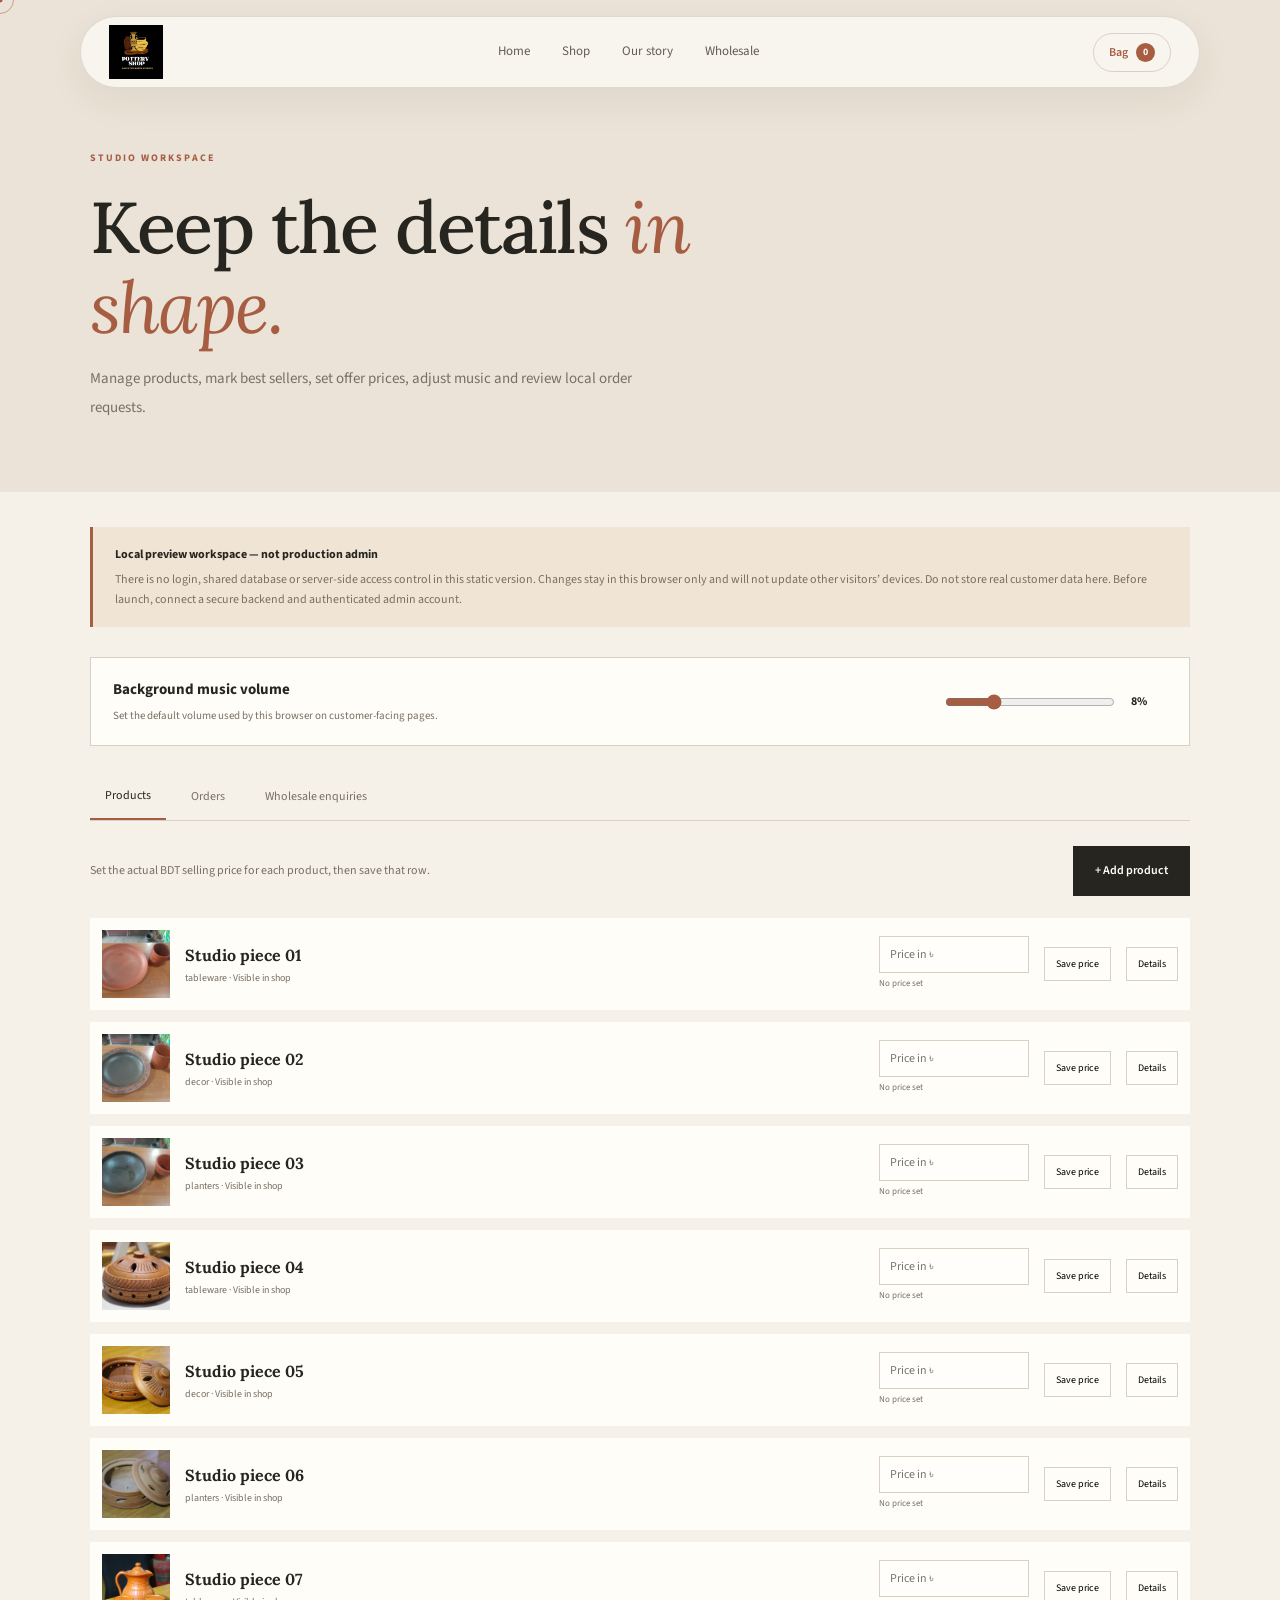
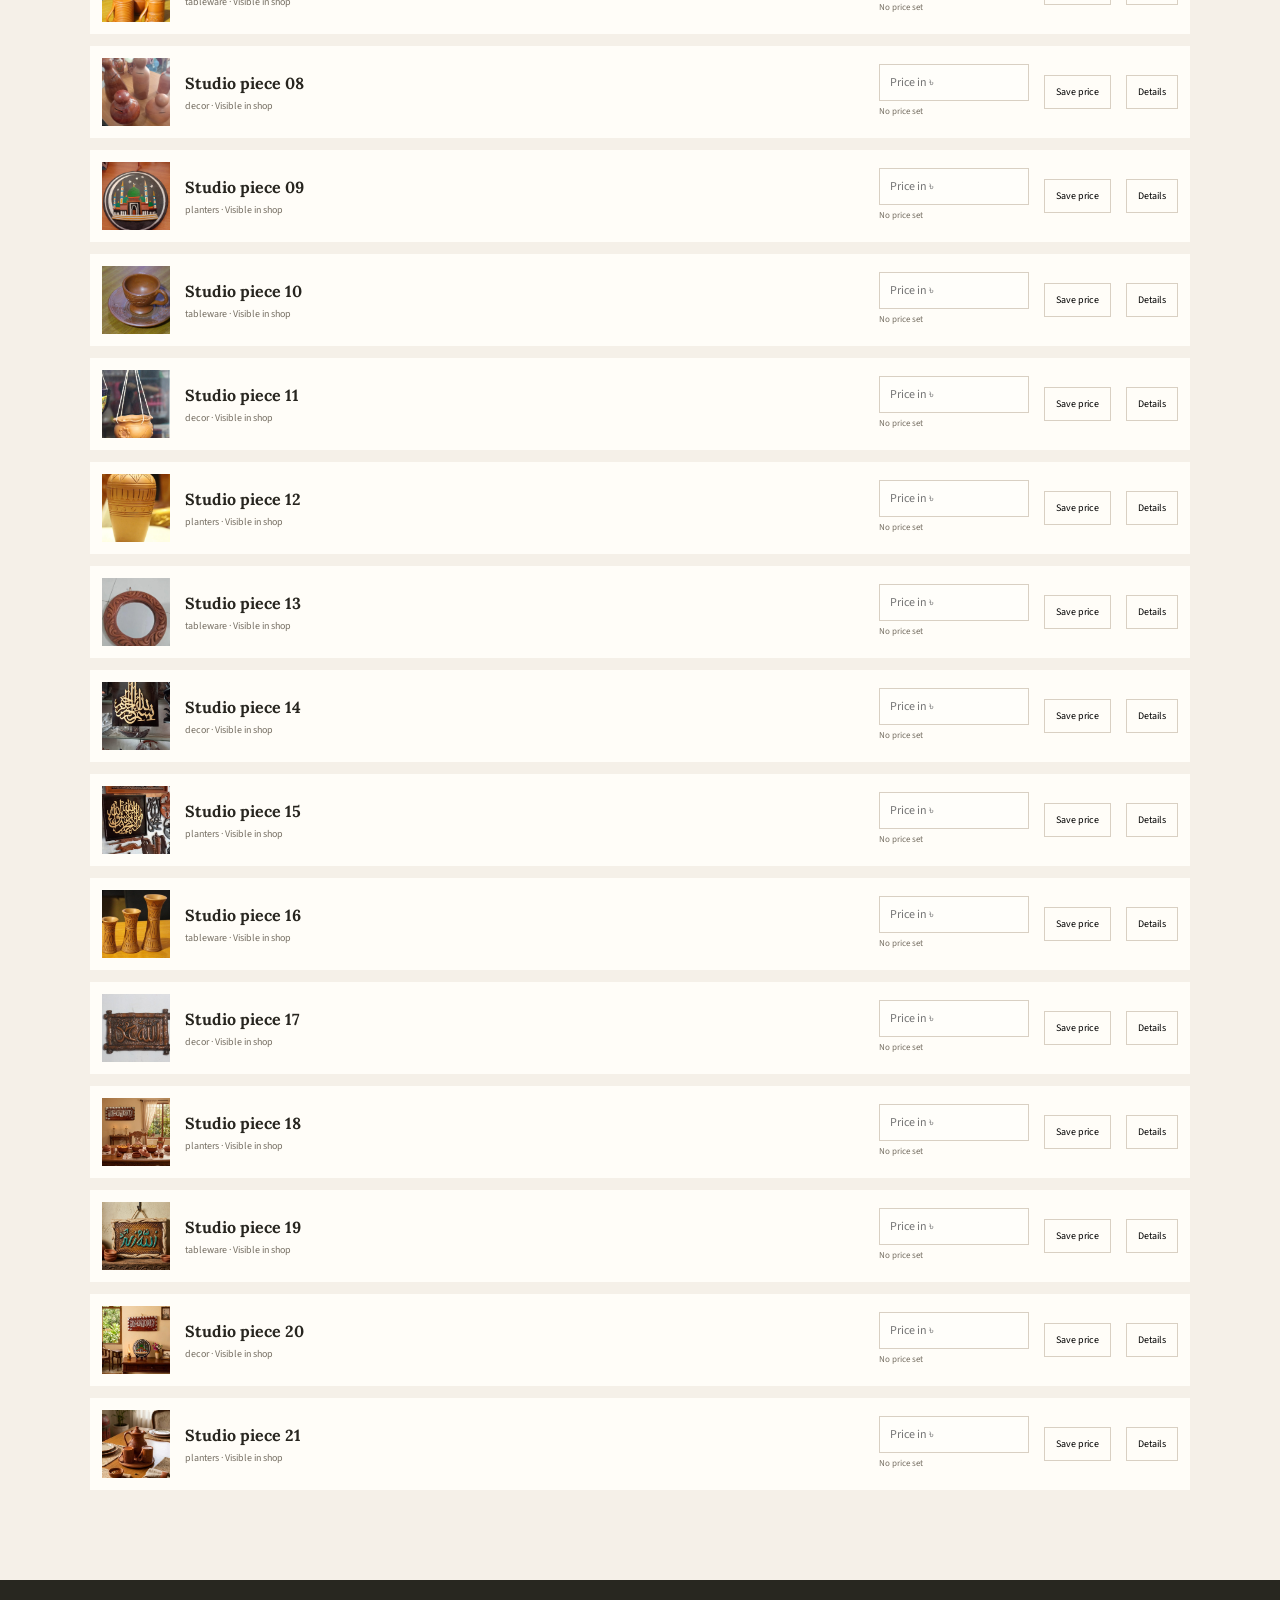
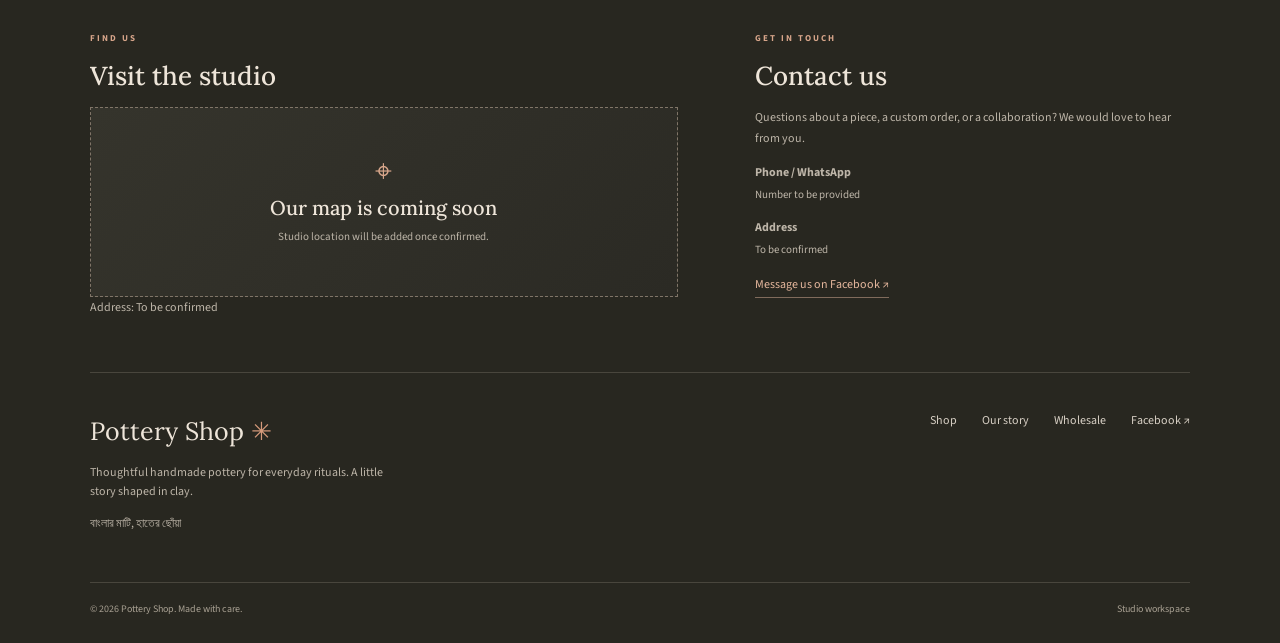
==== admin.html @ 9c310c91 "Update studio workspace guidance for featured products" ====
<!doctype html>
<html lang="en"><head><meta charset="utf-8"><meta name="viewport" content="width=device-width,initial-scale=1"><meta name="theme-color" content="#f5f0e8"><title>Studio Workspace — Pottery Shop</title><link rel="preconnect" href="https://fonts.googleapis.com"><link rel="preconnect" href="https://fonts.gstatic.com" crossorigin><link href="https://fonts.googleapis.com/css2?family=DM+Sans:wght@400;500;600;700&family=Playfair+Display:wght@400;500;600;700&display=swap" rel="stylesheet"><link rel="stylesheet" href="styles.css"></head>
<body data-page="admin"><div id="site-header"></div><main><section class="page-hero admin-hero"><span class="eyebrow">STUDIO WORKSPACE</span><h1>Keep the details <em>in shape.</em></h1><p>Manage products, mark best sellers, set offer prices, adjust music and review local order requests.</p></section>
<section class="section admin-section"><div class="demo-warning"><strong>Local preview workspace — not production admin</strong><p>There is no login, shared database or server-side access control in this static version. Changes stay in this browser only and will not update other visitors’ devices. Do not store real customer data here. Before launch, connect a secure backend and authenticated admin account.</p></div>
<div class="admin-settings"><div><strong>Background music volume</strong><p>Set the default volume used by this browser on customer-facing pages.</p></div><label class="volume-control"><input id="admin-music-volume" type="range" min="0" max="30" step="1" value="8"><output id="admin-music-volume-value">8%</output></label></div><div class="admin-tabs"><button class="admin-tab active" data-admin-tab="products" type="button">Products</button><button class="admin-tab" data-admin-tab="orders" type="button">Orders</button><button class="admin-tab" data-admin-tab="enquiries" type="button">Wholesale enquiries</button></div><div id="admin-content"></div></section></main><div id="site-footer"></div><div id="ui-root"></div><script src="app.js" defer></script><script src="site-enhancements.js" defer></script></body></html>
---- styles.css ----
@import url("https://fonts.googleapis.com/css2?family=Lora:wght@400;500;600;700&family=Source+Sans+3:wght@400;500;600;700&display=swap");

:root {
  --paper: #f5f0e8;
  --paper2: #ebe3d7;
  --ink: #27251f;
  --muted: #777064;
  --clay: #a65d42;
  --clay2: #d7a58a;
  --line: #d9d0c3;
  --white: #fffdf8;
  --serif: "Lora", Georgia, serif;
  --sans: "Source Sans 3", "Segoe UI", Arial, sans-serif;
}
* {
  box-sizing: border-box;
}
html {
  scroll-behavior: smooth;
}
body {
  margin: 0;
  background: var(--paper);
  color: var(--ink);
  font-family: var(--sans);
  font-size: 15px;
  line-height: 1.65;
}
a {
  color: inherit;
  text-decoration: none;
}
button,
input,
textarea,
select {
  font: inherit;
}
button {
  cursor: pointer;
}
.site-header {
  height: 82px;
  padding: 0 clamp(22px, 6vw, 88px);
  display: flex;
  align-items: center;
  justify-content: space-between;
  border-bottom: 1px solid #ddd4c8;
  background: rgba(245, 240, 232, 0.94);
  position: sticky;
  top: 0;
  z-index: 20;
  backdrop-filter: blur(14px);
}
.brand {
  display: flex;
  align-items: center;
  gap: 11px;
  font-family: var(--serif);
  font-size: 22px;
  font-weight: 600;
  letter-spacing: -0.5px;
}
.brand-mark {
  width: 36px;
  height: 36px;
  border: 1px solid var(--clay);
  border-radius: 50%;
  display: grid;
  place-items: center;
  color: var(--clay);
  font-family: var(--serif);
  font-size: 20px;
}
.nav {
  display: flex;
  align-items: center;
  gap: 32px;
  font-size: 13px;
}
.nav a {
  color: #625d54;
  transition: color 0.2s;
}
.nav a:hover,
.nav a.active {
  color: var(--clay);
}
.header-actions {
  display: flex;
  align-items: center;
  gap: 18px;
}
.cart-button {
  border: 1px solid var(--line);
  background: transparent;
  border-radius: 99px;
  padding: 9px 15px;
  font-size: 12px;
}
.cart-count {
  display: inline-grid;
  place-items: center;
  background: var(--clay);
  color: white;
  width: 19px;
  height: 19px;
  border-radius: 50%;
  margin-left: 6px;
  font-size: 10px;
}
.menu-toggle {
  display: none;
  border: 0;
  background: none;
  font-size: 24px;
}
.hero {
  padding: 58px clamp(22px, 7vw, 104px) 76px;
  display: grid;
  grid-template-columns: 1fr 1fr;
  gap: 7vw;
  align-items: center;
  min-height: 620px;
}
.eyebrow {
  font-size: 10px;
  letter-spacing: 2px;
  font-weight: 700;
  color: var(--clay);
}
h1,
h2,
h3,
p {
  margin-top: 0;
}
h1,
h2 {
  font-family: var(--serif);
  font-weight: 500;
  letter-spacing: -1.6px;
  line-height: 1.12;
}
h1 {
  font-size: clamp(48px, 6.2vw, 82px);
  margin: 20px 0;
}
h2 {
  font-size: clamp(34px, 4vw, 54px);
  margin: 16px 0;
}
h1 em,
h2 em,
blockquote em {
  font-weight: 400;
  color: var(--clay);
}
.hero-copy > p,
.page-hero > p {
  max-width: 470px;
  color: var(--muted);
  font-size: 15px;
  line-height: 1.9;
}
.hero-actions {
  display: flex;
  align-items: center;
  gap: 28px;
  margin-top: 30px;
}
.btn {
  display: inline-flex;
  justify-content: center;
  align-items: center;
  gap: 18px;
  border: 1px solid transparent;
  padding: 14px 21px;
  font-size: 12px;
  font-weight: 600;
  transition:
    transform 0.25s,
    background 0.25s,
    border 0.25s;
}
.btn:hover {
  transform: translateY(-3px);
}
.btn-dark {
  background: var(--ink);
  color: white;
}
.btn-dark:hover {
  background: var(--clay);
}
.btn-outline {
  border-color: #b9aa98;
  color: var(--ink);
  background: transparent;
}
.btn-light {
  background: var(--paper);
  color: var(--ink);
}
.text-link {
  font-size: 12px;
  font-weight: 600;
  border-bottom: 1px solid #b9aa98;
  padding-bottom: 5px;
}
.hero-note {
  display: flex;
  align-items: center;
  gap: 12px;
  margin-top: 60px;
  font-size: 12px;
  line-height: 1.4;
}
.hero-note small {
  color: var(--muted);
}
.note-mark {
  font-size: 25px;
  color: var(--clay);
}
.hero-art {
  height: 500px;
  position: relative;
  padding: 0 20px 20px 0;
}
.hero-art:before {
  content: "";
  position: absolute;
  inset: 20px 0 0 20px;
  background: var(--paper2);
}
.hero-photo {
  position: relative;
  width: 100%;
  height: 100%;
  object-fit: cover;
  object-position: center;
}
.hero-stamp {
  position: absolute;
  right: -23px;
  top: 38px;
  background: var(--clay);
  color: white;
  width: 94px;
  height: 94px;
  border-radius: 50%;
  display: grid;
  place-content: center;
  text-align: center;
  font-size: 9px;
  line-height: 1.5;
  letter-spacing: 1px;
  transform: rotate(10deg);
}
.hero-stamp b {
  font-size: 18px;
}
.image-caption {
  position: absolute;
  bottom: 0;
  left: 30px;
  background: var(--white);
  padding: 10px 15px;
  font-family: var(--serif);
  font-style: italic;
  font-size: 12px;
}
.ticker {
  overflow: hidden;
  background: var(--clay);
  color: #fff4e9;
  padding: 15px 0;
  white-space: nowrap;
  font-size: 10px;
  letter-spacing: 3px;
  font-weight: 600;
}
.ticker-track {
  display: flex;
  width: max-content;
  animation: marquee 30s linear infinite;
  will-change: transform;
}
.ticker-group {
  display: flex;
  flex: 0 0 auto;
  align-items: center;
  white-space: nowrap;
}
.ticker span {
  padding: 0 28px;
  color: #e8b99e;
}
@keyframes marquee {
  from { transform: translateX(0); }
  to { transform: translateX(-50%); }
}
.section {
  padding: 90px clamp(22px, 7vw, 104px);
}
.intro-grid {
  display: grid;
  grid-template-columns: 1fr 1fr;
  align-items: end;
  gap: 8vw;
}
.intro-grid p {
  max-width: 440px;
  color: var(--muted);
  line-height: 1.9;
}
.section-head {
  display: flex;
  justify-content: space-between;
  align-items: end;
  margin-bottom: 32px;
}
.section-head h2 {
  margin-bottom: 0;
}
.product-grid {
  display: grid;
  grid-template-columns: repeat(4, minmax(0, 1fr));
  gap: 28px 18px;
}
.product-card {
  min-width: 0;
}
.product-image {
  aspect-ratio: 4/5;
  background: var(--paper2);
  overflow: hidden;
  position: relative;
}
.product-image img {
  width: 100%;
  height: 100%;
  object-fit: cover;
  transition: transform 0.7s cubic-bezier(0.2, 0.7, 0.2, 1);
}
.product-card:hover .product-image img {
  transform: scale(1.045);
}
.product-tag {
  position: absolute;
  top: 12px;
  left: 12px;
  background: var(--paper);
  padding: 6px 9px;
  font-size: 9px;
  letter-spacing: 1px;
  text-transform: uppercase;
}
.product-info {
  display: flex;
  justify-content: space-between;
  gap: 10px;
  padding-top: 13px;
}
.product-info h3 {
  font-family: var(--serif);
  font-size: 18px;
  font-weight: 500;
  margin: 0;
}
.product-info p {
  font-size: 11px;
  color: var(--muted);
  margin: 5px 0;
}
.product-price {
  font-size: 12px;
  font-weight: 600;
  white-space: nowrap;
}
.product-cta {
  border: 0;
  background: none;
  padding: 0;
  margin-top: 9px;
  color: var(--clay);
  font-size: 11px;
  font-weight: 700;
}
.process-band {
  display: grid;
  grid-template-columns: 1fr 1fr;
  background: var(--paper2);
  min-height: 470px;
}
.process-image img {
  width: 100%;
  height: 100%;
  object-fit: cover;
  max-height: 560px;
}
.process-copy {
  padding: 70px clamp(30px, 7vw, 100px);
  align-self: center;
}
.process-copy p {
  color: var(--muted);
  line-height: 1.9;
  max-width: 440px;
  margin: 25px 0;
}
.values {
  display: grid;
  grid-template-columns: repeat(3, 1fr);
  gap: 40px;
}
.value-card {
  border-top: 1px solid var(--line);
  padding-top: 20px;
}
.value-card span {
  font-size: 9px;
  letter-spacing: 2px;
  color: var(--clay);
}
.value-card h3 {
  font-family: var(--serif);
  font-size: 25px;
  font-weight: 500;
  margin: 16px 0 8px;
}
.value-card p {
  font-size: 13px;
  color: var(--muted);
  max-width: 300px;
}
.newsletter {
  background: var(--clay);
  color: #fff8f0;
  text-align: center;
  padding: 85px 20px;
}
.newsletter .eyebrow {
  color: #f1c7ae;
}
.newsletter h2 {
  font-size: clamp(35px, 4.5vw, 58px);
}
.newsletter h2 em {
  color: #f0c2a7;
}
.newsletter p {
  color: #f4d9c9;
  margin: 20px auto 28px;
}
.site-footer {
  padding: 45px clamp(22px, 7vw, 104px) 25px;
  background: #282720;
  color: #eee5d9;
}
.footer-top {
  display: flex;
  justify-content: space-between;
  gap: 40px;
  padding-bottom: 36px;
}
.footer-brand {
  font-family: var(--serif);
  font-size: 25px;
}
.footer-top p {
  color: #bdb5a8;
  font-size: 12px;
  max-width: 300px;
  margin-top: 10px;
}
.footer-links {
  display: flex;
  gap: 25px;
  font-size: 12px;
  color: #d7cfc4;
}
.footer-bottom {
  border-top: 1px solid #49463d;
  padding-top: 18px;
  display: flex;
  justify-content: space-between;
  color: #a8a092;
  font-size: 10px;
}
.page-hero {
  padding: 95px clamp(22px, 7vw, 104px) 55px;
  background: var(--paper2);
}
.page-hero h1 {
  font-size: clamp(44px, 6vw, 72px);
  max-width: 800px;
  margin: 17px 0;
}
.page-hero > p {
  max-width: 600px;
}
.shop-section {
  padding-top: 45px;
}
.shop-toolbar {
  display: flex;
  justify-content: space-between;
  gap: 20px;
  align-items: center;
  margin-bottom: 32px;
}
.search-box {
  display: flex;
  gap: 9px;
  align-items: center;
  border-bottom: 1px solid var(--line);
  padding: 8px 0;
  max-width: 260px;
  width: 100%;
  color: var(--clay);
}
.search-box input {
  background: transparent;
  border: 0;
  outline: 0;
  width: 100%;
  font-size: 12px;
}
.filters {
  display: flex;
  gap: 8px;
  flex-wrap: wrap;
}
.filter {
  border: 1px solid var(--line);
  background: transparent;
  padding: 8px 14px;
  border-radius: 99px;
  font-size: 10px;
  color: var(--muted);
}
.filter.active,
.filter:hover {
  background: var(--ink);
  border-color: var(--ink);
  color: white;
}
.shop-footnote,
.form-note {
  font-size: 11px;
  color: var(--muted);
  margin-top: 30px;
}
.story-hero {
  padding-bottom: 90px;
}
.story-feature {
  display: grid;
  grid-template-columns: 1.1fr 0.9fr;
  gap: 8vw;
  align-items: center;
  padding: 80px clamp(22px, 7vw, 104px);
}
.story-feature img {
  width: 100%;
  height: 480px;
  object-fit: cover;
}
.story-feature p {
  color: var(--muted);
  line-height: 1.9;
}
.story-quote {
  text-align: center;
  background: var(--paper2);
  padding-top: 65px;
  padding-bottom: 75px;
}
.story-quote > span {
  font-family: var(--serif);
  font-size: 70px;
  color: var(--clay);
  line-height: 0.8;
}
.story-quote blockquote {
  font-family: var(--serif);
  font-size: clamp(26px, 4vw, 44px);
  margin: 0;
}
.story-quote em {
  font-size: 0.65em;
}
.studio-film {
  padding: 80px clamp(22px, 7vw, 104px);
  display: grid;
  grid-template-columns: 0.8fr 1.2fr;
  gap: 7vw;
  align-items: center;
}
.studio-film p {
  color: var(--muted);
  line-height: 1.8;
}
.video-placeholder {
  aspect-ratio: 16/9;
  background: linear-gradient(130deg, #473b30, #a36a4c);
  color: white;
  display: flex;
  flex-direction: column;
  align-items: center;
  justify-content: center;
  gap: 10px;
}
.play-icon {
  width: 55px;
  height: 55px;
  border: 1px solid #fff9;
  border-radius: 50%;
  display: grid;
  place-items: center;
  padding-left: 4px;
}
.video-placeholder span {
  font-size: 10px;
  letter-spacing: 2px;
}
.video-placeholder small {
  font-size: 10px;
  color: #eee0d5;
}
.wholesale-layout,
.checkout-layout {
  display: grid;
  grid-template-columns: 0.8fr 1.2fr;
  gap: 8vw;
  align-items: start;
}
.wholesale-aside p {
  color: var(--muted);
  line-height: 1.9;
}
.aside-note {
  border-left: 2px solid var(--clay);
  padding: 12px 18px;
  margin-top: 35px;
  font-size: 12px;
  color: var(--muted);
  background: #eee7dc;
}
.form-card {
  background: var(--white);
  padding: 35px;
  box-shadow: 0 14px 50px #51432a0b;
}
.form-card h2 {
  font-size: 30px;
}
.form-card label {
  display: flex;
  flex-direction: column;
  gap: 7px;
  font-size: 11px;
  font-weight: 600;
  margin-bottom: 17px;
}
.form-card input,
.form-card textarea,
.form-card select {
  border: 1px solid var(--line);
  background: #fffefa;
  padding: 12px 13px;
  outline: 0;
  font-size: 12px;
  width: 100%;
  border-radius: 0;
}
.form-card input:focus,
.form-card textarea:focus,
.form-card select:focus {
  border-color: var(--clay);
}
.form-row {
  display: grid;
  grid-template-columns: 1fr 1fr;
  gap: 14px;
}
.feedback {
  font-size: 12px;
  color: #37694a;
  margin-top: 12px;
}
.admin-section {
  padding-top: 35px;
}
.demo-warning {
  padding: 18px 22px;
  background: #f0e4d5;
  border-left: 3px solid var(--clay);
  margin-bottom: 30px;
  font-size: 12px;
}
.demo-warning p {
  margin: 5px 0 0;
  color: var(--muted);
}
.admin-tabs {
  display: flex;
  gap: 10px;
  border-bottom: 1px solid var(--line);
  margin-bottom: 25px;
}
.admin-tab {
  background: none;
  border: 0;
  padding: 12px 15px;
  color: var(--muted);
  font-size: 12px;
}
.admin-tab.active {
  border-bottom: 2px solid var(--clay);
  color: var(--ink);
}
.admin-list {
  display: grid;
  gap: 12px;
}
.admin-row {
  display: grid;
  grid-template-columns: 68px 1fr auto;
  align-items: center;
  gap: 15px;
  background: var(--white);
  padding: 12px;
}
.admin-row img {
  width: 68px;
  height: 68px;
  object-fit: cover;
}
.admin-row strong {
  font-family: var(--serif);
  font-size: 16px;
}
.admin-row small {
  display: block;
  color: var(--muted);
  font-size: 10px;
}
.admin-row button,
.small-btn {
  border: 1px solid var(--line);
  background: transparent;
  padding: 8px 11px;
  font-size: 10px;
}
.admin-edit {
  background: var(--white);
  padding: 25px;
  margin: 20px 0;
}
.admin-edit .form-row {
  grid-template-columns: repeat(2, 1fr);
}
.check-line {
  display: flex !important;
  flex-direction: row !important;
  align-items: center;
  gap: 10px !important;
}
.check-line input {
  width: auto;
}
.checkout-layout {
  grid-template-columns: 1fr 1fr;
}
.checkout-items {
  display: grid;
  gap: 12px;
}
.checkout-line {
  display: flex;
  gap: 14px;
  align-items: center;
  border-bottom: 1px solid var(--line);
  padding-bottom: 14px;
}
.checkout-line img {
  width: 75px;
  height: 85px;
  object-fit: cover;
}
.checkout-line div {
  flex: 1;
}
.checkout-line strong {
  font-family: var(--serif);
}
.checkout-line small {
  display: block;
  color: var(--muted);
}
.payment-note {
  background: var(--paper2);
  padding: 15px;
  margin: 18px 0;
  font-size: 11px;
}
.payment-note p {
  margin: 5px 0;
  color: var(--muted);
}
.empty-state {
  padding: 50px 20px;
  text-align: center;
  color: var(--muted);
  background: var(--paper2);
}
.slow-loader {
  position: fixed;
  inset: 0;
  background: var(--paper);
  z-index: 100;
  display: none;
  align-items: center;
  justify-content: center;
  flex-direction: column;
  gap: 22px;
}
.slow-loader.show {
  display: flex;
}
.slow-loader p {
  font-family: var(--serif);
  font-style: italic;
  color: var(--muted);
  font-size: 14px;
}
.loader-wheel {
  width: 190px;
  height: 95px;
  position: relative;
  border-bottom: 4px solid #9c6d53;
  border-radius: 0 0 50% 50%;
  animation: wheelspin 2.8s linear infinite;
}
.loader-wheel:after {
  content: "";
  position: absolute;
  bottom: -9px;
  left: 0;
  width: 100%;
  height: 15px;
  border: 2px solid #9c6d53;
  border-top: 0;
  border-radius: 0 0 50% 50%;
}
.loader-clay {
  position: absolute;
  bottom: 0;
  left: 50%;
  transform: translateX(-50%);
  width: 65px;
  height: 26px;
  background: #b96e4d;
  border-radius: 50% 50% 18% 18%;
}
.loader-vase {
  position: absolute;
  bottom: 19px;
  left: 50%;
  transform: translateX(-50%);
  width: 65px;
  height: 0;
  background: linear-gradient(90deg, #9c5339, #d38c67, #a95f43);
  border-radius: 45% 45% 38% 38%;
  animation: formvase 2.8s ease-in-out infinite;
}
.loader-vase:before {
  content: "";
  position: absolute;
  top: -5px;
  left: 22px;
  width: 21px;
  height: 7px;
  border: 3px solid #a95f43;
  border-bottom: 0;
  border-radius: 50% 50% 0 0;
}
@keyframes wheelspin {
  to {
    transform: rotate(360deg);
  }
}
@keyframes formvase {
  0%,
  100% {
    height: 0;
    width: 40px;
  }
  45% {
    height: 72px;
    width: 65px;
  }
  70% {
    height: 90px;
    width: 58px;
  }
}
.cart-overlay {
  position: fixed;
  inset: 0;
  background: #19181388;
  z-index: 50;
  display: none;
  justify-content: flex-end;
}
.cart-overlay.open {
  display: flex;
}
.cart-panel {
  width: min(440px, 100%);
  height: 100%;
  background: var(--paper);
  padding: 28px;
  overflow: auto;
  animation: slidein 0.25s ease;
}
.cart-head {
  display: flex;
  justify-content: space-between;
  align-items: center;
  border-bottom: 1px solid var(--line);
  padding-bottom: 15px;
}
.cart-head h2 {
  font-size: 27px;
  margin: 0;
}
.close-cart {
  border: 0;
  background: none;
  font-size: 24px;
}
.cart-items {
  padding: 18px 0;
}
.cart-item {
  display: grid;
  grid-template-columns: 70px 1fr auto;
  gap: 12px;
  padding: 12px 0;
  border-bottom: 1px solid var(--line);
}
.cart-item img {
  width: 70px;
  height: 78px;
  object-fit: cover;
}
.cart-item strong {
  font-family: var(--serif);
}
.cart-item small {
  display: block;
  color: var(--muted);
}
.qty-controls {
  display: flex;
  align-items: center;
  gap: 9px;
  margin-top: 8px;
}
.qty-controls button {
  border: 1px solid var(--line);
  background: transparent;
  width: 24px;
  height: 24px;
}
.cart-total {
  display: flex;
  justify-content: space-between;
  border-top: 1px solid var(--line);
  padding: 18px 0;
  font-weight: 700;
}
.cursor-dot,
.cursor-ring {
  position: fixed;
  top: 0;
  left: 0;
  pointer-events: none;
  z-index: 90;
  border-radius: 50%;
  opacity: 0;
  transform: translate(-50%, -50%);
}
.cursor-dot {
  width: 5px;
  height: 5px;
  background: var(--clay);
}
.cursor-ring {
  width: 28px;
  height: 28px;
  border: 1px solid #a65d4280;
  transition:
    width 0.2s,
    height 0.2s;
}
.cursor-ring.hover {
  width: 42px;
  height: 42px;
  background: #a65d4210;
}
@keyframes slidein {
  from {
    transform: translateX(30px);
    opacity: 0;
  }
  to {
    transform: none;
    opacity: 1;
  }
}
@media (hover: hover) and (pointer: fine) {
  body.custom-cursor {
    cursor: none;
  }
  body.custom-cursor a,
  body.custom-cursor button {
    cursor: none;
  }
  .cursor-dot,
  .cursor-ring {
    opacity: 1;
  }
}
@media (max-width: 900px) {
  .nav {
    gap: 16px;
  }
  .hero {
    min-height: auto;
    padding-top: 55px;
  }
  .hero-art {
    height: 420px;
  }
  .product-grid {
    grid-template-columns: repeat(2, minmax(0, 1fr));
  }
  .story-feature {
    gap: 35px;
  }
  .section {
    padding-top: 70px;
    padding-bottom: 70px;
  }
}
@media (max-width: 650px) {
  .site-header {
    height: 70px;
  }
  .menu-toggle {
    display: block;
  }
  .nav {
    display: none;
    position: absolute;
    top: 70px;
    left: 0;
    right: 0;
    background: var(--paper);
    padding: 20px 25px 25px;
    flex-direction: column;
    align-items: flex-start;
    border-bottom: 1px solid var(--line);
  }
  .nav.open {
    display: flex;
  }
  .header-actions {
    gap: 10px;
  }
  .brand {
    font-size: 19px;
  }
  .hero {
    grid-template-columns: 1fr;
    padding-top: 45px;
    gap: 38px;
  }
  .hero-art {
    height: 360px;
    margin-right: 8px;
  }
  .hero-note {
    margin-top: 35px;
  }
  .hero-actions {
    gap: 18px;
    flex-wrap: wrap;
  }
  .intro-grid,
  .process-band,
  .story-feature,
  .studio-film,
  .wholesale-layout,
  .checkout-layout {
    grid-template-columns: 1fr;
  }
  .intro-grid {
    gap: 10px;
  }
  .section-head {
    align-items: start;
    gap: 15px;
    flex-direction: column;
  }
  .product-grid {
    gap: 22px 12px;
  }
  .product-info {
    display: block;
  }
  .product-price {
    display: block;
    margin-top: 5px;
  }
  .process-image img {
    height: 300px;
  }
  .values {
    grid-template-columns: 1fr;
    gap: 25px;
  }
  .page-hero {
    padding-top: 70px;
  }
  .shop-toolbar {
    align-items: stretch;
    flex-direction: column;
  }
  .filters {
    gap: 6px;
  }
  .story-feature img {
    height: 330px;
  }
  .story-feature {
    padding-top: 55px;
    padding-bottom: 55px;
  }
  .form-card {
    padding: 22px;
  }
  .form-row {
    grid-template-columns: 1fr;
    gap: 0;
  }
  .footer-top,
  .footer-bottom {
    flex-direction: column;
    gap: 20px;
  }
  .footer-links {
    flex-wrap: wrap;
  }
  .admin-row {
    grid-template-columns: 56px 1fr auto;
  }
  .admin-row img {
    width: 56px;
    height: 60px;
  }
  .admin-edit .form-row {
    grid-template-columns: 1fr;
  }
  .cart-panel {
    padding: 20px;
  }
  .hero-stamp {
    right: -10px;
    width: 78px;
    height: 78px;
  }
  .image-caption {
    left: 10px;
  }
  .cursor-dot,
  .cursor-ring {
    display: none;
  }
}
@media (prefers-reduced-motion: reduce) {
  *,
  *:before,
  *:after {
    scroll-behavior: auto !important;
    animation-duration: 0.01ms !important;
    animation-iteration-count: 1 !important;
    transition-duration: 0.01ms !important;
  }
}


/* Shared logo and studio media */
.site-header .brand { gap: 0; }
.site-logo { display:block; width:auto; height:auto; max-width:170px; max-height:54px; object-fit:contain; }
.studio-video-wrap { width:100%; min-width:0; }
.studio-video { display:block; width:100%; aspect-ratio:16/9; object-fit:cover; background:#2e2923; }
.studio-audio-player { display:flex; align-items:center; gap:14px; flex-wrap:wrap; margin-top:16px; padding:13px 16px; background:var(--paper2); border:1px solid var(--line); }
.studio-audio-player button { border:1px solid var(--clay); background:var(--ink); color:#fff; padding:10px 16px; font-size:11px; font-weight:600; }
.studio-audio-player button:hover { background:var(--clay); }
.studio-audio-player span { color:var(--muted); font-size:11px; }
@media (max-width:650px) { .site-logo { max-width:142px; max-height:46px; } }


/* Product price label */
.product-price-tag {
  position: absolute;
  top: 12px;
  right: 12px;
  z-index: 1;
  padding: 7px 10px;
  background: var(--ink);
  color: var(--white);
  font-size: 11px;
  font-weight: 700;
  letter-spacing: .2px;
  line-height: 1.2;
  white-space: nowrap;
}


/* UX refinements */
.toast{position:fixed;left:50%;bottom:26px;z-index:120;transform:translate(-50%,14px);opacity:0;pointer-events:none;background:#282720;color:#fff8f0;padding:12px 18px;font-size:12px;box-shadow:0 8px 28px #0002;transition:opacity .22s,transform .22s}
.toast.show{opacity:1;transform:translate(-50%,0)}
.admin-actions{display:flex;align-items:center;justify-content:space-between;gap:18px;flex-wrap:wrap;margin:12px 0 22px}
.admin-actions p{font-size:12px;color:var(--muted);margin:0}
.admin-edit h3{font-family:var(--serif);font-size:24px;font-weight:500;margin:0 0 20px}
.cart-button{cursor:pointer}
.cart-overlay{z-index:110}
.cart-overlay.open{display:flex}
.site-header{z-index:40}
.product-info p{line-height:1.65;max-width:36ch}
.product-cta{cursor:pointer}
button:focus-visible,a:focus-visible,input:focus-visible,textarea:focus-visible,select:focus-visible{outline:2px solid var(--clay);outline-offset:3px}
@media(max-width:650px){.admin-actions{align-items:stretch;flex-direction:column}.admin-actions .btn{width:100%;text-align:center}}


/* Floating, softly translucent navigation */
#site-header{height:0;position:relative;z-index:70}
.site-header{position:fixed;top:16px;left:50%;transform:translateX(-50%);width:min(1120px,calc(100% - 44px));height:72px;padding:0 28px;border:1px solid #d9d0c3c9;border-radius:999px;background:rgba(250,247,241,.9);box-shadow:0 12px 38px #34271a12;backdrop-filter:blur(18px);-webkit-backdrop-filter:blur(18px)}
.hero{padding-top:118px}
.page-hero{padding-top:145px}
.story-intro{padding:145px clamp(22px,7vw,104px) 75px;display:grid;grid-template-columns:.9fr 1.1fr;gap:7vw;align-items:center;background:var(--paper2)}
.story-intro h1{font-size:clamp(42px,5.5vw,70px)}
.story-intro-copy p{color:var(--muted);line-height:1.9;max-width:480px}
.story-intro-video{min-width:0;position:relative}
.story-intro-video .studio-video{aspect-ratio:16/10;object-fit:cover}
.video-caption{display:block;margin-top:10px;color:var(--muted);font-size:10px;letter-spacing:1px;text-transform:uppercase}
.story-feature{padding-top:75px}
.studio-film-placeholder{background:var(--paper2)}
.editorial-story{display:grid;grid-template-columns:.8fr 1.2fr;gap:9vw;align-items:center}
.editorial-copy p,.editorial-pair-copy p{color:var(--muted);line-height:1.9;max-width:430px;margin:22px 0}
.editorial-image{margin:0;position:relative}
.editorial-image img{display:block;width:100%;height:520px;object-fit:cover}
.editorial-image figcaption,.editorial-pair figure figcaption{font-family:var(--serif);font-style:italic;font-size:12px;color:var(--muted);padding-top:10px}
.editorial-pair{display:grid;grid-template-columns:1fr .8fr 1fr;gap:4vw;align-items:center;padding:20px clamp(22px,7vw,104px) 95px}
.editorial-pair figure{margin:0}
.editorial-pair figure img{display:block;width:100%;height:310px;object-fit:cover}
.editorial-pair-copy h2{font-size:clamp(30px,3.2vw,44px)}
/* Floating background music control */
.music-control{position:fixed;right:24px;bottom:24px;z-index:115;display:flex;align-items:center;gap:10px;padding:11px 16px;border:1px solid #d9d0c3;background:rgba(250,247,241,.94);color:var(--ink);border-radius:99px;box-shadow:0 8px 30px #30241818;backdrop-filter:blur(12px);font-size:11px;font-weight:700}
.music-control .music-state{width:7px;height:7px;border-radius:50%;background:#a9a092}
.music-control.is-playing .music-state{background:#64866b;box-shadow:0 0 0 4px #64866b20}
.music-control:focus-visible{outline:2px solid var(--clay);outline-offset:3px}
.admin-settings{display:flex;align-items:center;justify-content:space-between;gap:24px;padding:20px 22px;margin:0 0 28px;background:var(--white);border:1px solid var(--line)}
.admin-settings p{margin:4px 0 0;color:var(--muted);font-size:11px}
.volume-control{display:flex;align-items:center;gap:14px;min-width:220px}
.volume-control input{accent-color:var(--clay);width:170px}
.volume-control output{min-width:36px;font-size:12px;font-weight:700}
.admin-row{grid-template-columns:68px minmax(150px,1fr) minmax(100px,150px) auto auto}
.admin-price-input{width:100%;min-width:0;padding:9px 10px;border:1px solid var(--line);background:#fffefa;font:12px var(--sans)}
.admin-price-cell{display:flex;flex-direction:column;gap:4px}
.admin-price-cell small{color:var(--muted);font-size:9px}
.admin-row button{white-space:nowrap}
@media(max-width:900px){
 .editorial-story{gap:35px}
 .editorial-pair{gap:22px}
 .story-intro{gap:35px}
}
@media(max-width:650px){
 #site-header{height:0}
 .site-header{top:10px;width:calc(100% - 24px);height:62px;padding:0 16px}
 .nav{top:70px;left:0;right:0;border:1px solid var(--line);border-radius:18px;box-shadow:0 12px 30px #30241812}
 .hero{padding-top:100px}
 .page-hero{padding-top:125px}
 .story-intro{grid-template-columns:1fr;padding-top:120px}
 .story-intro-video .studio-video{aspect-ratio:16/11}
 .editorial-story{grid-template-columns:1fr;padding-top:65px;padding-bottom:55px}
 .editorial-image img{height:360px}
 .editorial-pair{grid-template-columns:1fr 1fr;padding-bottom:65px}
 .editorial-pair-copy{grid-column:1/-1;grid-row:1}
 .editorial-pair figure img{height:220px}
 .music-control{right:14px;bottom:14px}
 .admin-settings{align-items:flex-start;flex-direction:column}
 .volume-control{width:100%}
 .volume-control input{flex:1}
 .admin-row{grid-template-columns:54px minmax(0,1fr) auto;grid-template-rows:auto auto auto}
 .admin-row img{grid-column:1;grid-row:1 / span 3}
 .admin-price-cell{grid-column:2;grid-row:2}
 .admin-row [data-save-price]{grid-column:3;grid-row:1}
 .admin-row [data-edit]{grid-column:3;grid-row:2}
}


/* Interaction fixes: preserve the custom cursor, but keep it above overlays and controls. */
.cursor-dot,
.cursor-ring {
  z-index: 10050 !important;
  pointer-events: none !important;
}
.cart-overlay { z-index: 1000; }
.cart-panel { position: relative; z-index: 1; }
.music-control {
  position: fixed;
  right: 22px;
  bottom: 22px;
  z-index: 1200;
  width: 48px;
  height: 48px;
  display: grid;
  place-items: center;
  border: 1px solid #d7a58a;
  border-radius: 50%;
  background: #282720;
  color: #fff8f0;
  box-shadow: 0 8px 26px #0003;
  cursor: pointer;
  transition: transform .2s ease, background .2s ease;
}
.music-control:hover { transform: translateY(-2px); background: #a65d42; }
.music-control .music-symbol { display: block; font: 700 17px/1 Arial, sans-serif; letter-spacing: -2px; }
.music-control:focus-visible { outline: 2px solid var(--clay2); outline-offset: 4px; }

/* Each ticker copy occupies one full viewport, so the loop joins cleanly. */
.ticker-track { width: max-content; }
.ticker-group {
  flex: 0 0 100vw;
  min-width: 100vw;
  justify-content: space-around;
  padding: 0 2vw;
}
@keyframes marquee {
  from { transform: translate3d(0, 0, 0); }
  to { transform: translate3d(-50%, 0, 0); }
}

/* Shared map and contact placeholders on every page footer. */
.footer-contact-grid {
  display: grid;
  grid-template-columns: 1.15fr .85fr;
  gap: clamp(28px, 6vw, 82px);
  padding-bottom: 42px;
  margin-bottom: 38px;
  border-bottom: 1px solid #49463d;
}
.footer-kicker {
  color: #d7a58a;
  font-size: 9px;
  font-weight: 700;
  letter-spacing: 2px;
}
.footer-contact-grid h3 {
  margin: 10px 0 16px;
  color: #eee5d9;
  font: 500 26px/1.2 var(--serif);
}
.footer-contact-grid p {
  max-width: 420px;
  color: #bdb5a8;
  font-size: 12px;
  line-height: 1.8;
}
.map-placeholder {
  min-height: 190px;
  display: flex;
  flex-direction: column;
  align-items: center;
  justify-content: center;
  gap: 8px;
  padding: 24px;
  border: 1px dashed #807568;
  background: linear-gradient(135deg, #35342c, #2b2a24);
  color: #eee5d9;
  text-align: center;
}
.map-placeholder-pin { color: #d7a58a; font-size: 30px; line-height: 1; }
.map-placeholder strong { font: 500 20px var(--serif); }
.map-placeholder small, .footer-placeholder-note { color: #bdb5a8; font-size: 11px; }
.footer-contact > a { color: #e5b79d; font-size: 12px; border-bottom: 1px solid #806b5c; padding-bottom: 4px; }
@media (max-width: 650px) {
  .music-control { right: 16px; bottom: 16px; width: 44px; height: 44px; }
  .footer-contact-grid { grid-template-columns: 1fr; gap: 28px; }
  .ticker-group { padding-inline: 0; }
}


/* Final interaction-layer fixes: keep the existing custom cursor effect unchanged. */
@media (hover: hover) and (pointer: fine) {
  body.custom-cursor .cursor-dot,
  body.custom-cursor .cursor-ring {
    opacity: 1 !important;
    z-index: 2147483647 !important;
    pointer-events: none !important;
    visibility: visible !important;
  }
  body.custom-cursor,
  body.custom-cursor a,
  body.custom-cursor button,
  body.custom-cursor input,
  body.custom-cursor select,
  body.custom-cursor textarea {
    cursor: none !important;
  }
}
#ui-root { isolation: auto; }
.cart-overlay { z-index: 10000 !important; }
.cart-overlay.open { pointer-events: auto; }
.cart-panel { pointer-events: auto; position: relative; z-index: 1; }
.music-control { z-index: 10010 !important; }
.ticker { width: 100%; overflow: hidden; }
.ticker-track {
  display: flex;
  width: max-content;
  animation: ticker-seamless 28s linear infinite;
  will-change: transform;
}
.ticker-group {
  flex: 0 0 100vw;
  width: 100vw;
  min-width: 100vw;
  justify-content: space-evenly;
  white-space: nowrap;
}
@keyframes ticker-seamless {
  from { transform: translate3d(0, 0, 0); }
  to { transform: translate3d(-50%, 0, 0); }
}
@media (max-width: 650px) {
  .ticker-group { flex-basis: 100vw; width: 100vw; min-width: 100vw; }
}


/* Mobile browser consistency and warmer typography */
button, input, select, textarea {
  font-family: var(--sans);
}
.cart-button,
.menu-toggle,
.music-control {
  -webkit-appearance: none;
  appearance: none;
  -webkit-tap-highlight-color: transparent;
  text-decoration: none;
  text-shadow: none;
}
.cart-button {
  color: var(--clay) !important;
  background: transparent !important;
  border: 1px solid var(--line) !important;
  font-weight: 600;
  line-height: 1.2;
}
.cart-button:visited,
.cart-button:active,
.cart-button:focus {
  color: var(--clay) !important;
}
.cart-count {
  color: #fffaf4 !important;
  background: var(--clay) !important;
  font-family: var(--sans);
  font-weight: 700;
}
.menu-toggle {
  color: var(--ink) !important;
  background: transparent !important;
  border: 0 !important;
  padding: 8px 4px;
  line-height: 1;
  font-size: 25px;
}
.menu-toggle:active,
.menu-toggle:focus {
  color: var(--clay) !important;
  outline-offset: 3px;
}
.music-control {
  color: #fff8f0 !important;
  background: var(--clay) !important;
  border: 1px solid #b97558 !important;
  padding: 0 !important;
  -webkit-appearance: none !important;
  appearance: none !important;
  touch-action: manipulation;
}
.music-control:hover,
.music-control:active {
  color: #fff8f0 !important;
  background: #8f4d38 !important;
}
.music-control .music-icon {
  display: block;
  width: 19px;
  height: 19px;
  flex: 0 0 19px;
}
@media (max-width: 650px) {
  .cart-button {
    min-height: 42px;
    padding: 8px 13px;
    font-size: 14px;
  }
  .cart-count {
    width: 22px;
    height: 22px;
    font-size: 11px;
    margin-left: 7px;
  }
  .music-control {
    width: 46px;
    height: 46px;
    right: 16px;
    bottom: 16px;
  }
}


/* Product cards: keep category and price labels in separate visual zones */
.product-tag {
  z-index: 2;
  max-width: calc(100% - 24px);
  overflow-wrap: anywhere;
}
.product-price-tag {
  top: auto;
  right: 12px;
  bottom: 12px;
  left: auto;
  z-index: 2;
  max-width: calc(100% - 24px);
  white-space: normal;
  text-align: right;
  overflow-wrap: anywhere;
  box-shadow: 0 2px 12px #21180f18;
}
@media (max-width: 650px) {
  .product-tag {
    top: 8px;
    left: 8px;
    max-width: calc(100% - 16px);
    padding: 5px 7px;
    font-size: 8px;
    letter-spacing: .7px;
  }
  .product-price-tag {
    right: 8px;
    bottom: 8px;
    max-width: calc(100% - 16px);
    padding: 6px 8px;
    font-size: 10px;
    line-height: 1.25;
  }
}

/* Homepage featured products carousel */
.featured-shop {
  padding-top: 76px;
  padding-bottom: 86px;
  overflow: hidden;
}
.featured-shop-intro {
  max-width: 520px;
  color: var(--muted);
  line-height: 1.8;
  margin: 10px 0 0;
}
.featured-carousel {
  position: relative;
  margin-top: 28px;
}
.featured-carousel-track {
  display: grid;
  grid-auto-flow: column;
  grid-auto-columns: calc((100% - 36px) / 3);
  gap: 18px;
  overflow-x: auto;
  overscroll-behavior-x: contain;
  scroll-snap-type: x mandatory;
  scroll-behavior: smooth;
  scrollbar-width: none;
  padding-bottom: 8px;
}
.featured-carousel-track::-webkit-scrollbar { display: none; }
.featured-slide {
  min-width: 0;
  scroll-snap-align: start;
  background: var(--white);
}
.featured-slide-image {
  position: relative;
  aspect-ratio: 4 / 4.7;
  overflow: hidden;
  background: var(--paper2);
}
.featured-slide-image img {
  width: 100%;
  height: 100%;
  object-fit: cover;
  display: block;
  transition: transform .65s cubic-bezier(.2,.7,.2,1);
}
.featured-slide:hover .featured-slide-image img { transform: scale(1.04); }
.featured-slide-copy { padding: 16px 17px 18px; }
.featured-slide-meta {
  color: var(--clay);
  text-transform: uppercase;
  letter-spacing: 1.4px;
  font-size: 9px;
  font-weight: 700;
}
.featured-slide h3 {
  font: 500 19px/1.35 var(--serif);
  margin: 6px 0;
}
.featured-slide-price {
  color: var(--muted);
  font-size: 12px;
  margin: 0 0 10px;
}
.featured-slide-actions {
  display: flex;
  align-items: center;
  justify-content: space-between;
  gap: 12px;
  flex-wrap: wrap;
}
.featured-slide-actions .product-cta { margin: 0; }
.featured-carousel-controls {
  display: flex;
  justify-content: flex-end;
  gap: 8px;
  margin-top: 17px;
}
.featured-carousel-controls button {
  width: 40px;
  height: 40px;
  border: 1px solid var(--line);
  border-radius: 50%;
  color: var(--ink);
  background: transparent;
  font-size: 18px;
}
.featured-carousel-controls button:hover {
  color: var(--white);
  background: var(--ink);
  border-color: var(--ink);
}
.featured-shop-link { margin-top: 24px; display: inline-flex; }
@media (max-width: 900px) {
  .featured-carousel-track { grid-auto-columns: calc((100% - 18px) / 2); }
}
@media (max-width: 650px) {
  .featured-shop { padding-top: 58px; padding-bottom: 62px; }
  .featured-carousel-track {
    grid-auto-columns: minmax(0, 84%);
    grid-auto-columns: 84%;
    gap: 12px;
    margin-right: -22px;
    padding-right: 22px;
  }
  .featured-slide-copy { padding: 13px 13px 15px; }
  .featured-slide h3 { font-size: 18px; }
  .featured-carousel-controls { justify-content: flex-start; }
}
@media (prefers-reduced-motion: reduce) {
  .featured-carousel-track { scroll-behavior: auto; }
}


/* Homepage product carousel: compact cards with dependable horizontal movement. */
.featured-carousel-track {
  display: grid;
  grid-auto-flow: column;
  grid-auto-columns: minmax(0, 29%);
  gap: 20px;
  overflow-x: auto;
  overflow-y: hidden;
  scroll-snap-type: x mandatory;
  scroll-padding-inline: 2px;
  -webkit-overflow-scrolling: touch;
  touch-action: pan-x pan-y;
  cursor: grab;
}
.featured-carousel-track:active { cursor: grabbing; }
.featured-slide { min-width: 0; }
.featured-slide-image { aspect-ratio: 1 / 1.08; }
.featured-slide-image img { width: 100%; height: 100%; object-fit: cover; }
.featured-slide-copy { padding: 14px 15px 16px; }
.featured-slide h3 { font-size: 17px; }
.featured-carousel-controls button { touch-action: manipulation; }
@media (max-width: 900px) {
  .featured-carousel-track { grid-auto-columns: minmax(0, 42%); gap: 16px; }
}
@media (max-width: 650px) {
  .featured-carousel-track {
    grid-auto-columns: 72%;
    gap: 12px;
    margin-right: -22px;
    padding-right: 22px;
    padding-bottom: 10px;
  }
  .featured-slide-image { aspect-ratio: 1 / 1.02; }
  .featured-slide-copy { padding: 11px 12px 13px; }
  .featured-slide h3 { font-size: 16px; }
  .featured-slide-actions { gap: 8px; }
}

/* Studio edit: continuous ticker-style product showcase. */
.featured-shop { overflow: hidden; }
.featured-carousel { overflow: hidden; }
.featured-carousel-track {
  display: flex; width: max-content; gap: 0; overflow: visible; padding: 0; margin: 0;
  scroll-snap-type: none; animation: featuredMarquee 42s linear infinite; will-change: transform;
}
.featured-carousel-track:hover,.featured-carousel-track:focus-within,.featured-carousel-track.is-paused { animation-play-state: paused; }
.featured-marquee-group { display: flex; flex: 0 0 auto; align-items: stretch; gap: 18px; padding-right: 18px; }
.featured-slide { flex: 0 0 270px; width: 270px; min-width: 270px; background: var(--white); }
.featured-slide-image { display: block; position: relative; aspect-ratio: 1 / 1.08; overflow: hidden; background: var(--paper2); }
.featured-slide-image img { display: block; width: 100%; height: 100%; object-fit: cover; }
.featured-product-tag { position: absolute; top: 12px; left: 12px; padding: 7px 10px; color: #fffaf4; background: #34332b; font-size: 9px; font-weight: 700; letter-spacing: 1.2px; text-transform: uppercase; }
.featured-product-tag.offer { background: var(--clay); }
.featured-slide-price { display: flex; align-items: baseline; gap: 9px; flex-wrap: wrap; }
.featured-old-price { color: var(--muted); text-decoration: line-through; font-size: 11px; }
.featured-offer-price { color: var(--clay); font-size: 15px; }
.featured-price-note { display: block; color: var(--muted); font-size: 10px; margin-top: -6px; }
.featured-carousel-controls { justify-content: flex-start; }
.featured-carousel-controls button { min-width: 86px; width: auto; height: 36px; padding: 0 14px; border-radius: 99px; font-size: 10px; letter-spacing: .5px; text-transform: uppercase; }
.featured-empty { padding: 30px 0; color: var(--muted); }
@keyframes featuredMarquee { from { transform: translateX(-50%); } to { transform: translateX(0); } }
@media (max-width: 650px) {
  .featured-slide { flex-basis: 230px; width: 230px; min-width: 230px; }
  .featured-marquee-group { gap: 12px; padding-right: 12px; }
  .featured-shop .section-head { display: block; }
  .featured-shop .section-head > a { margin-top: 14px; display: inline-flex; }
}
@media (prefers-reduced-motion: reduce) { .featured-carousel-track { animation: none; transform: none; overflow-x: auto; } }
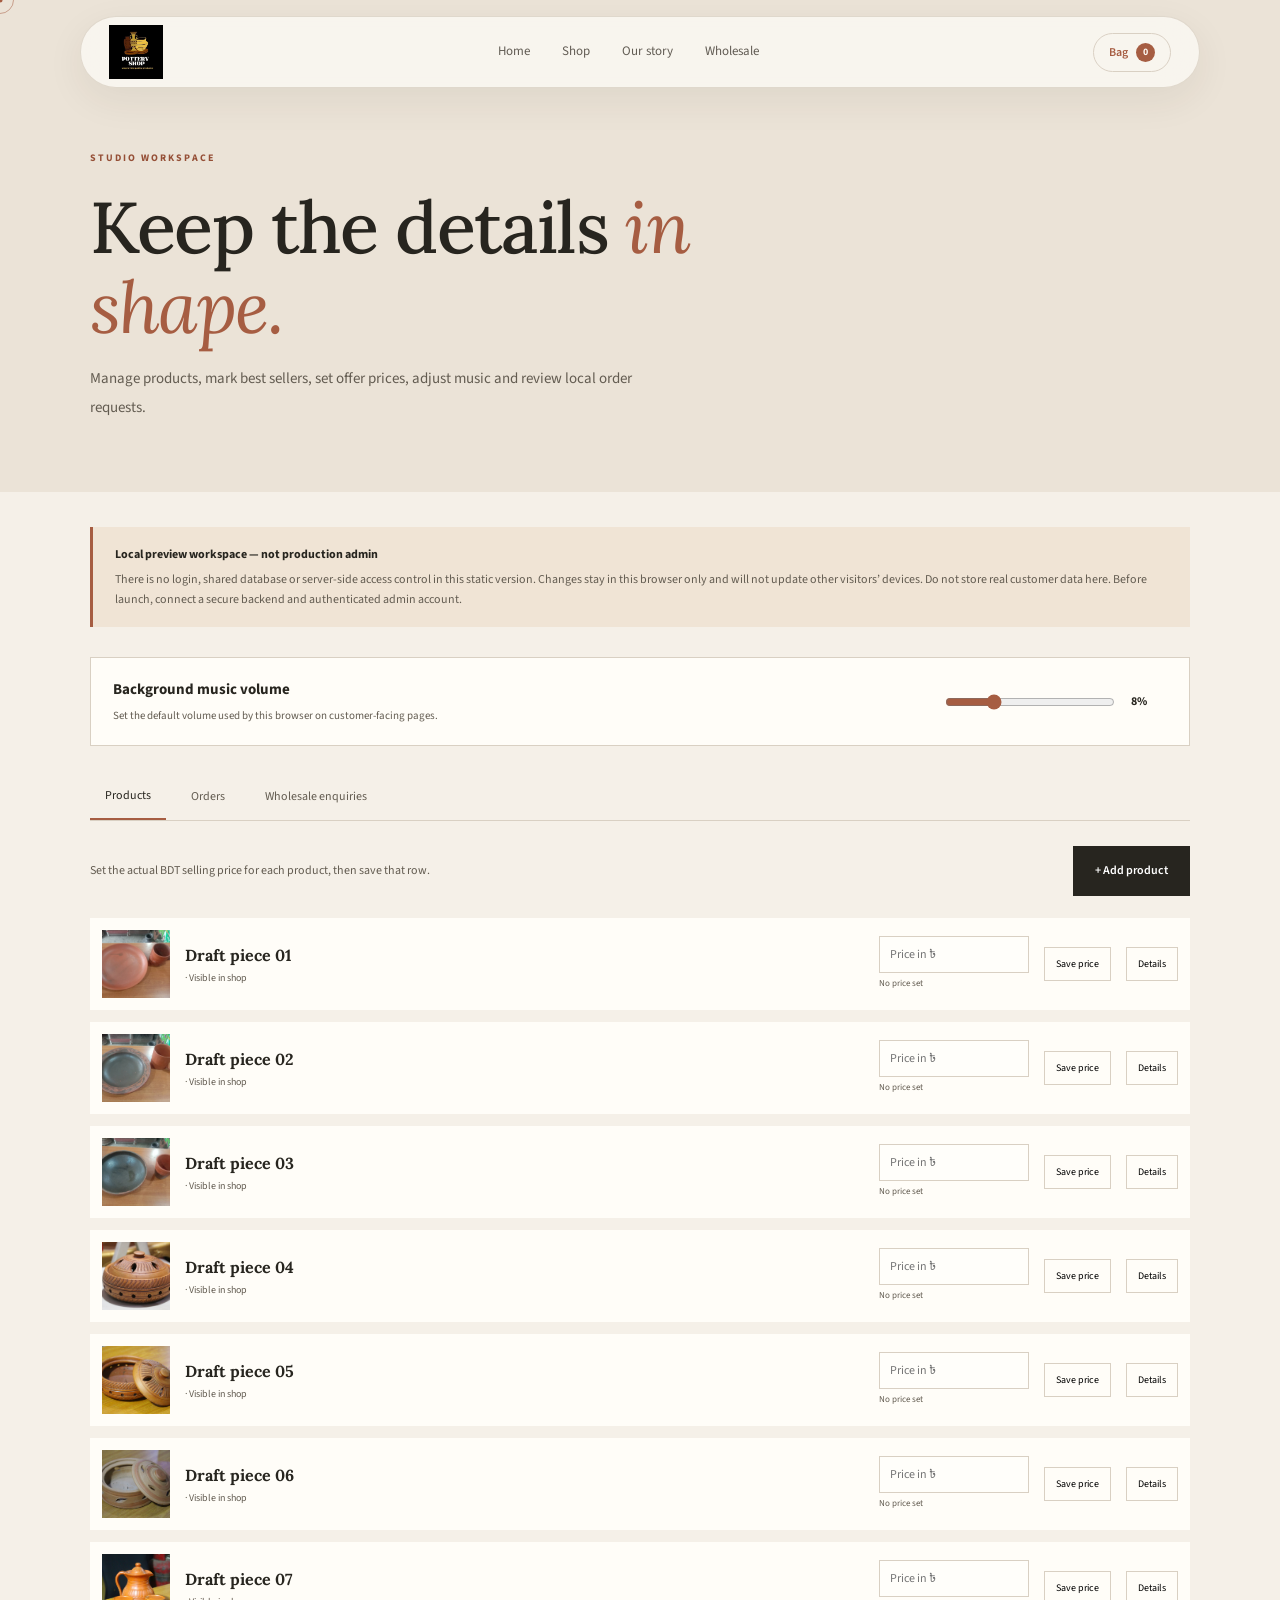
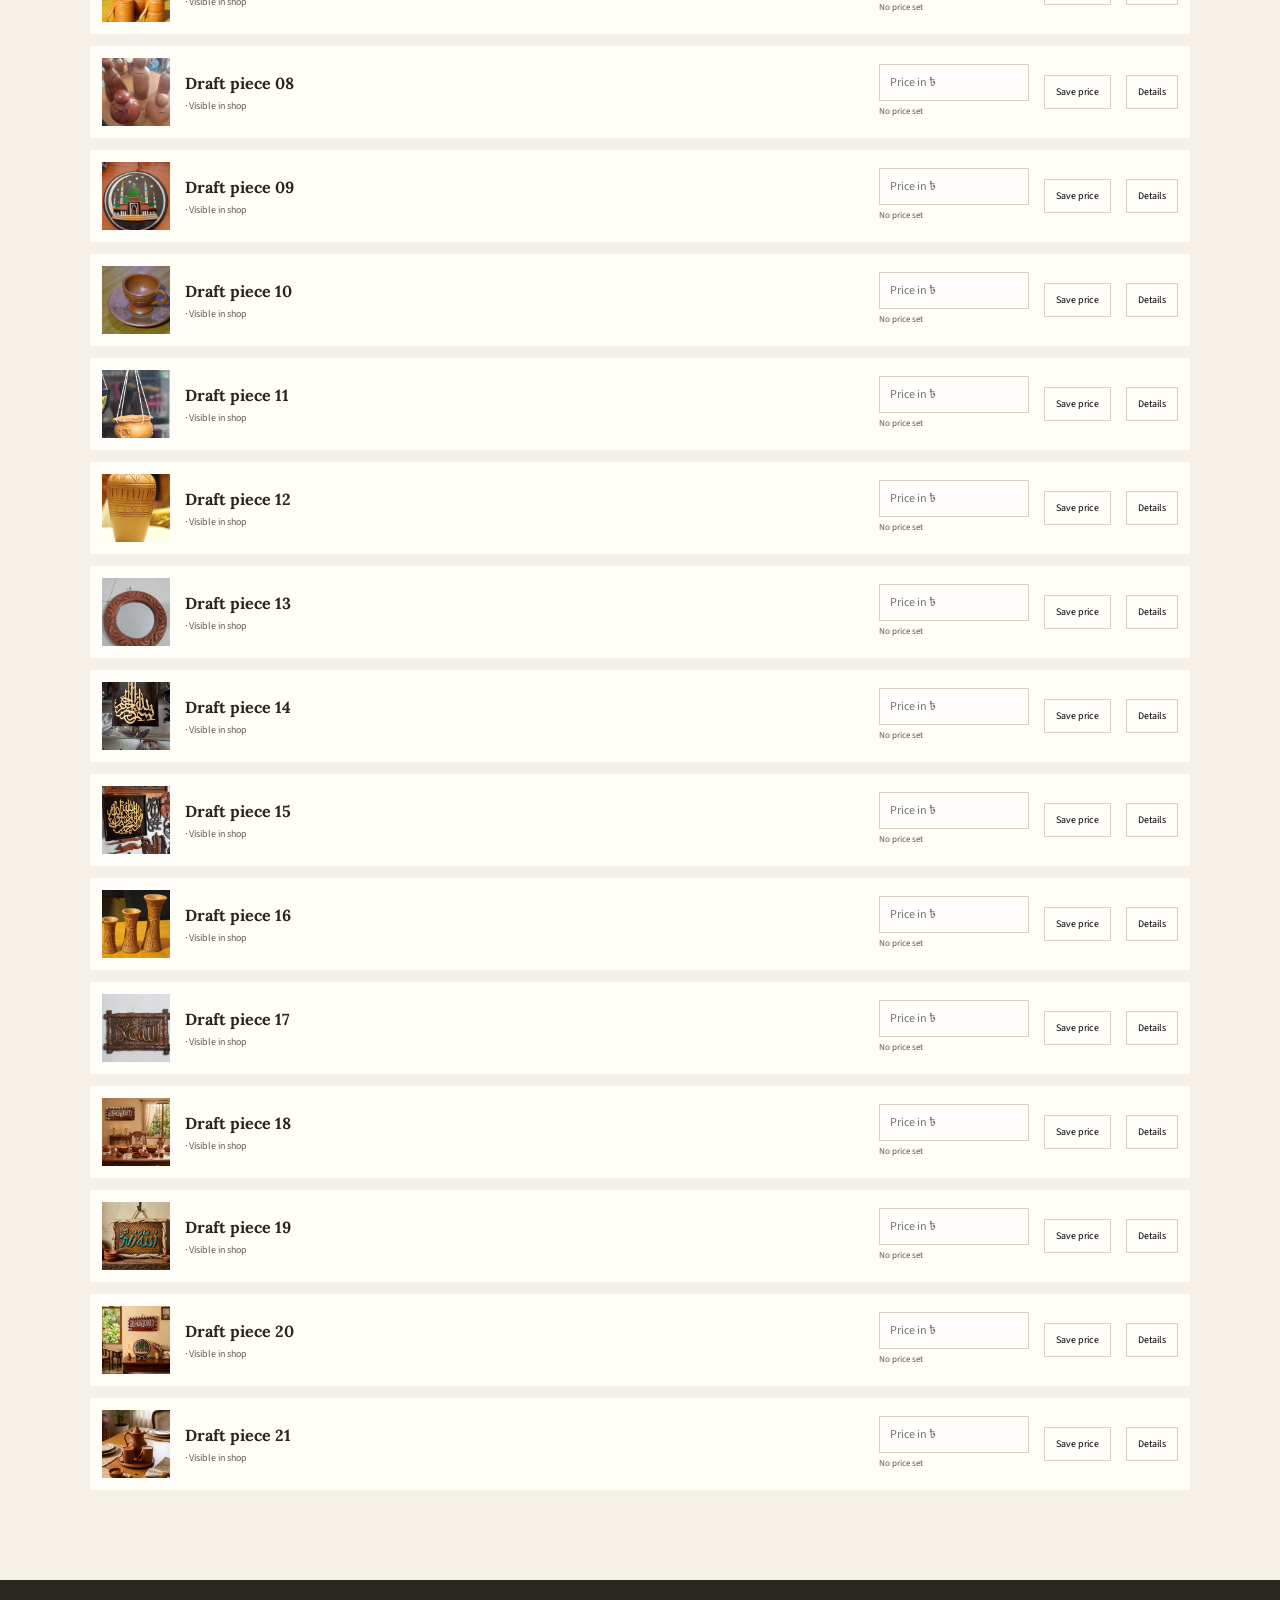
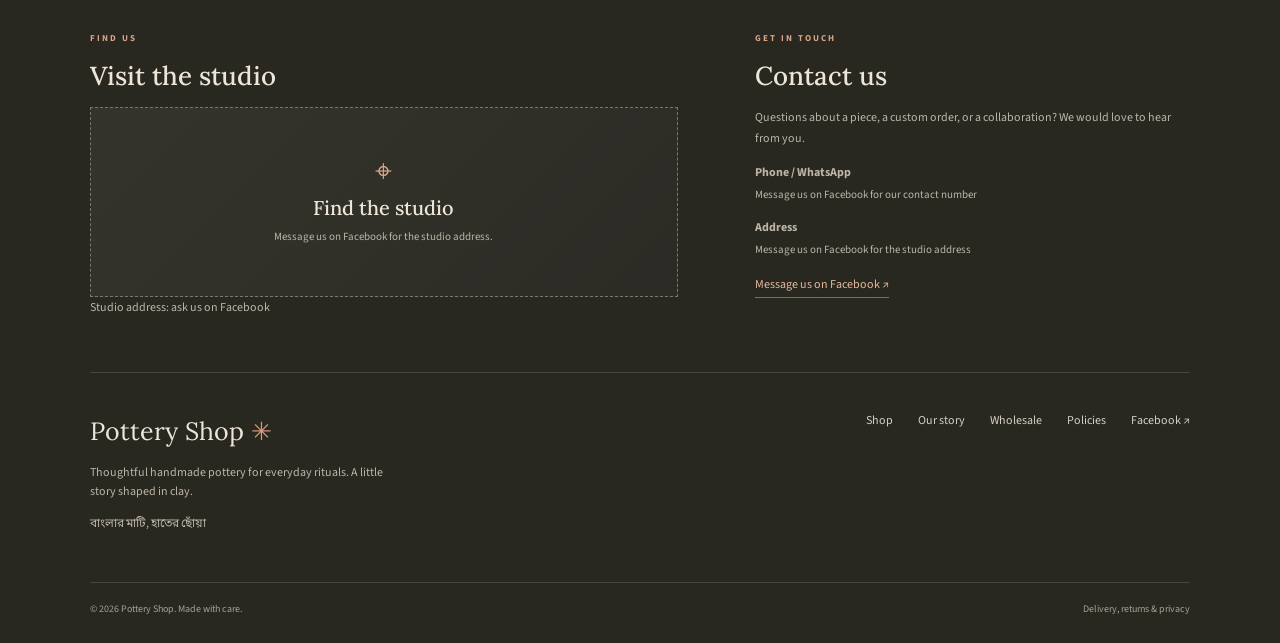
==== commit 58e41980: "QA fixes and draft Policies page" ====
--- a/admin.html
+++ b/admin.html
@@ -1,5 +1,5 @@
 <!doctype html>
-<html lang="en"><head><meta charset="utf-8"><meta name="viewport" content="width=device-width,initial-scale=1"><meta name="theme-color" content="#f5f0e8"><title>Studio Workspace — Pottery Shop</title><link rel="preconnect" href="https://fonts.googleapis.com"><link rel="preconnect" href="https://fonts.gstatic.com" crossorigin><link href="https://fonts.googleapis.com/css2?family=DM+Sans:wght@400;500;600;700&family=Playfair+Display:wght@400;500;600;700&display=swap" rel="stylesheet"><link rel="stylesheet" href="styles.css"></head>
+<html lang="en"><head><meta charset="utf-8"><meta name="viewport" content="width=device-width,initial-scale=1"><meta name="theme-color" content="#f5f0e8"><meta name="robots" content="noindex,nofollow"><title>Studio Workspace — Pottery Shop</title><link rel="preconnect" href="https://fonts.googleapis.com"><link rel="preconnect" href="https://fonts.gstatic.com" crossorigin><link href="https://fonts.googleapis.com/css2?family=Lora:wght@400;500;600;700&family=Source+Sans+3:wght@400;500;600;700&family=Noto+Sans+Bengali:wght@400;500;600;700&display=swap" rel="stylesheet"><link rel="stylesheet" href="styles.css"></head>
 <body data-page="admin"><div id="site-header"></div><main><section class="page-hero admin-hero"><span class="eyebrow">STUDIO WORKSPACE</span><h1>Keep the details <em>in shape.</em></h1><p>Manage products, mark best sellers, set offer prices, adjust music and review local order requests.</p></section>
 <section class="section admin-section"><div class="demo-warning"><strong>Local preview workspace — not production admin</strong><p>There is no login, shared database or server-side access control in this static version. Changes stay in this browser only and will not update other visitors’ devices. Do not store real customer data here. Before launch, connect a secure backend and authenticated admin account.</p></div>
 <div class="admin-settings"><div><strong>Background music volume</strong><p>Set the default volume used by this browser on customer-facing pages.</p></div><label class="volume-control"><input id="admin-music-volume" type="range" min="0" max="30" step="1" value="8"><output id="admin-music-volume-value">8%</output></label></div><div class="admin-tabs"><button class="admin-tab active" data-admin-tab="products" type="button">Products</button><button class="admin-tab" data-admin-tab="orders" type="button">Orders</button><button class="admin-tab" data-admin-tab="enquiries" type="button">Wholesale enquiries</button></div><div id="admin-content"></div></section></main><div id="site-footer"></div><div id="ui-root"></div><script src="app.js" defer></script><script src="site-enhancements.js" defer></script></body></html>
--- a/styles.css
+++ b/styles.css
@@ -1,16 +1,14 @@
-@import url("https://fonts.googleapis.com/css2?family=Lora:wght@400;500;600;700&family=Source+Sans+3:wght@400;500;600;700&display=swap");
-
 :root {
   --paper: #f5f0e8;
   --paper2: #ebe3d7;
   --ink: #27251f;
-  --muted: #777064;
+  --muted: #635c51;
   --clay: #a65d42;
   --clay2: #d7a58a;
   --line: #d9d0c3;
   --white: #fffdf8;
-  --serif: "Lora", Georgia, serif;
-  --sans: "Source Sans 3", "Segoe UI", Arial, sans-serif;
+  --serif: "Lora", "Noto Sans Bengali", Georgia, serif;
+  --sans: "Source Sans 3", "Noto Sans Bengali", "Segoe UI", Arial, sans-serif;
 }
 * {
   box-sizing: border-box;
@@ -60,17 +58,6 @@
   font-size: 22px;
   font-weight: 600;
   letter-spacing: -0.5px;
-}
-.brand-mark {
-  width: 36px;
-  height: 36px;
-  border: 1px solid var(--clay);
-  border-radius: 50%;
-  display: grid;
-  place-items: center;
-  color: var(--clay);
-  font-family: var(--serif);
-  font-size: 20px;
 }
 .nav {
   display: flex;
@@ -127,7 +114,7 @@
   font-size: 10px;
   letter-spacing: 2px;
   font-weight: 700;
-  color: var(--clay);
+  color: #954f36;
 }
 h1,
 h2,
@@ -295,7 +282,7 @@
 }
 .ticker span {
   padding: 0 28px;
-  color: #e8b99e;
+  color: #fff4e9;
 }
 @keyframes marquee {
   from { transform: translateX(0); }
@@ -303,17 +290,6 @@
 }
 .section {
   padding: 90px clamp(22px, 7vw, 104px);
-}
-.intro-grid {
-  display: grid;
-  grid-template-columns: 1fr 1fr;
-  align-items: end;
-  gap: 8vw;
-}
-.intro-grid p {
-  max-width: 440px;
-  color: var(--muted);
-  line-height: 1.9;
 }
 .section-head {
   display: flex;
@@ -374,11 +350,6 @@
   color: var(--muted);
   margin: 5px 0;
 }
-.product-price {
-  font-size: 12px;
-  font-weight: 600;
-  white-space: nowrap;
-}
 .product-cta {
   border: 0;
   background: none;
@@ -422,7 +393,7 @@
 .value-card span {
   font-size: 9px;
   letter-spacing: 2px;
-  color: var(--clay);
+  color: #954f36;
 }
 .value-card h3 {
   font-family: var(--serif);
@@ -442,7 +413,7 @@
   padding: 85px 20px;
 }
 .newsletter .eyebrow {
-  color: #f1c7ae;
+  color: #ffe9dc;
 }
 .newsletter h2 {
   font-size: clamp(35px, 4.5vw, 58px);
@@ -451,7 +422,7 @@
   color: #f0c2a7;
 }
 .newsletter p {
-  color: #f4d9c9;
+  color: #fff8f0;
   margin: 20px auto 28px;
 }
 .site-footer {
@@ -552,9 +523,6 @@
   font-size: 11px;
   color: var(--muted);
   margin-top: 30px;
-}
-.story-hero {
-  padding-bottom: 90px;
 }
 .story-feature {
   display: grid;
@@ -1124,10 +1092,6 @@
   .product-info {
     display: block;
   }
-  .product-price {
-    display: block;
-    margin-top: 5px;
-  }
   .process-image img {
     height: 300px;
   }
@@ -1208,12 +1172,7 @@
 /* Shared logo and studio media */
 .site-header .brand { gap: 0; }
 .site-logo { display:block; width:auto; height:auto; max-width:170px; max-height:54px; object-fit:contain; }
-.studio-video-wrap { width:100%; min-width:0; }
 .studio-video { display:block; width:100%; aspect-ratio:16/9; object-fit:cover; background:#2e2923; }
-.studio-audio-player { display:flex; align-items:center; gap:14px; flex-wrap:wrap; margin-top:16px; padding:13px 16px; background:var(--paper2); border:1px solid var(--line); }
-.studio-audio-player button { border:1px solid var(--clay); background:var(--ink); color:#fff; padding:10px 16px; font-size:11px; font-weight:600; }
-.studio-audio-player button:hover { background:var(--clay); }
-.studio-audio-player span { color:var(--muted); font-size:11px; }
 @media (max-width:650px) { .site-logo { max-width:142px; max-height:46px; } }
 
 
@@ -1274,8 +1233,6 @@
 .editorial-pair-copy h2{font-size:clamp(30px,3.2vw,44px)}
 /* Floating background music control */
 .music-control{position:fixed;right:24px;bottom:24px;z-index:115;display:flex;align-items:center;gap:10px;padding:11px 16px;border:1px solid #d9d0c3;background:rgba(250,247,241,.94);color:var(--ink);border-radius:99px;box-shadow:0 8px 30px #30241818;backdrop-filter:blur(12px);font-size:11px;font-weight:700}
-.music-control .music-state{width:7px;height:7px;border-radius:50%;background:#a9a092}
-.music-control.is-playing .music-state{background:#64866b;box-shadow:0 0 0 4px #64866b20}
 .music-control:focus-visible{outline:2px solid var(--clay);outline-offset:3px}
 .admin-settings{display:flex;align-items:center;justify-content:space-between;gap:24px;padding:20px 22px;margin:0 0 28px;background:var(--white);border:1px solid var(--line)}
 .admin-settings p{margin:4px 0 0;color:var(--muted);font-size:11px}
@@ -1343,7 +1300,6 @@
   transition: transform .2s ease, background .2s ease;
 }
 .music-control:hover { transform: translateY(-2px); background: #a65d42; }
-.music-control .music-symbol { display: block; font: 700 17px/1 Arial, sans-serif; letter-spacing: -2px; }
 .music-control:focus-visible { outline: 2px solid var(--clay2); outline-offset: 4px; }
 
 /* Each ticker copy occupies one full viewport, so the loop joins cleanly. */
@@ -1421,10 +1377,12 @@
   body.custom-cursor,
   body.custom-cursor a,
   body.custom-cursor button,
+  body.custom-cursor select {
+    cursor: none !important;
+  }
   body.custom-cursor input,
-  body.custom-cursor select,
   body.custom-cursor textarea {
-    cursor: none !important;
+    cursor: text !important;
   }
 }
 #ui-root { isolation: auto; }
@@ -1627,7 +1585,7 @@
 .featured-slide:hover .featured-slide-image img { transform: scale(1.04); }
 .featured-slide-copy { padding: 16px 17px 18px; }
 .featured-slide-meta {
-  color: var(--clay);
+  color: #954f36;
   text-transform: uppercase;
   letter-spacing: 1.4px;
   font-size: 9px;
@@ -1746,7 +1704,7 @@
 .featured-product-tag.offer { background: var(--clay); }
 .featured-slide-price { display: flex; align-items: baseline; gap: 9px; flex-wrap: wrap; }
 .featured-old-price { color: var(--muted); text-decoration: line-through; font-size: 11px; }
-.featured-offer-price { color: var(--clay); font-size: 15px; }
+.featured-offer-price { color: #954f36; font-size: 15px; }
 .featured-price-note { display: block; color: var(--muted); font-size: 10px; margin-top: -6px; }
 .featured-carousel-controls { justify-content: flex-start; }
 .featured-carousel-controls button { min-width: 86px; width: auto; height: 36px; padding: 0 14px; border-radius: 99px; font-size: 10px; letter-spacing: .5px; text-transform: uppercase; }
@@ -1759,3 +1717,24 @@
   .featured-shop .section-head > a { margin-top: 14px; display: inline-flex; }
 }
 @media (prefers-reduced-motion: reduce) { .featured-carousel-track { animation: none; transform: none; overflow-x: auto; } }
+
+
+/* QA pass: accessibility, carousel markup and mobile ticker */
+.form-card input:focus-visible,
+.form-card textarea:focus-visible,
+.form-card select:focus-visible {
+  outline: 2px solid var(--clay);
+  outline-offset: 2px;
+}
+.featured-marquee-group { gap: 0; padding-right: 0; }
+.featured-marquee-seq { display: flex; flex: 0 0 auto; align-items: stretch; gap: 18px; padding-right: 18px; }
+@media (max-width: 650px) {
+  .featured-marquee-seq { gap: 12px; padding-right: 12px; }
+  .ticker { font-size: 9px; letter-spacing: 1px; }
+  .ticker span { padding: 0 10px; }
+}
+@media (prefers-reduced-motion: reduce) {
+  .featured-carousel { overflow-x: auto; overflow-y: hidden; }
+  .featured-carousel-track { overflow: visible; }
+}
+.admin-order-lines { margin: 6px 0; padding-left: 18px; font-size: 12px; color: var(--muted); }
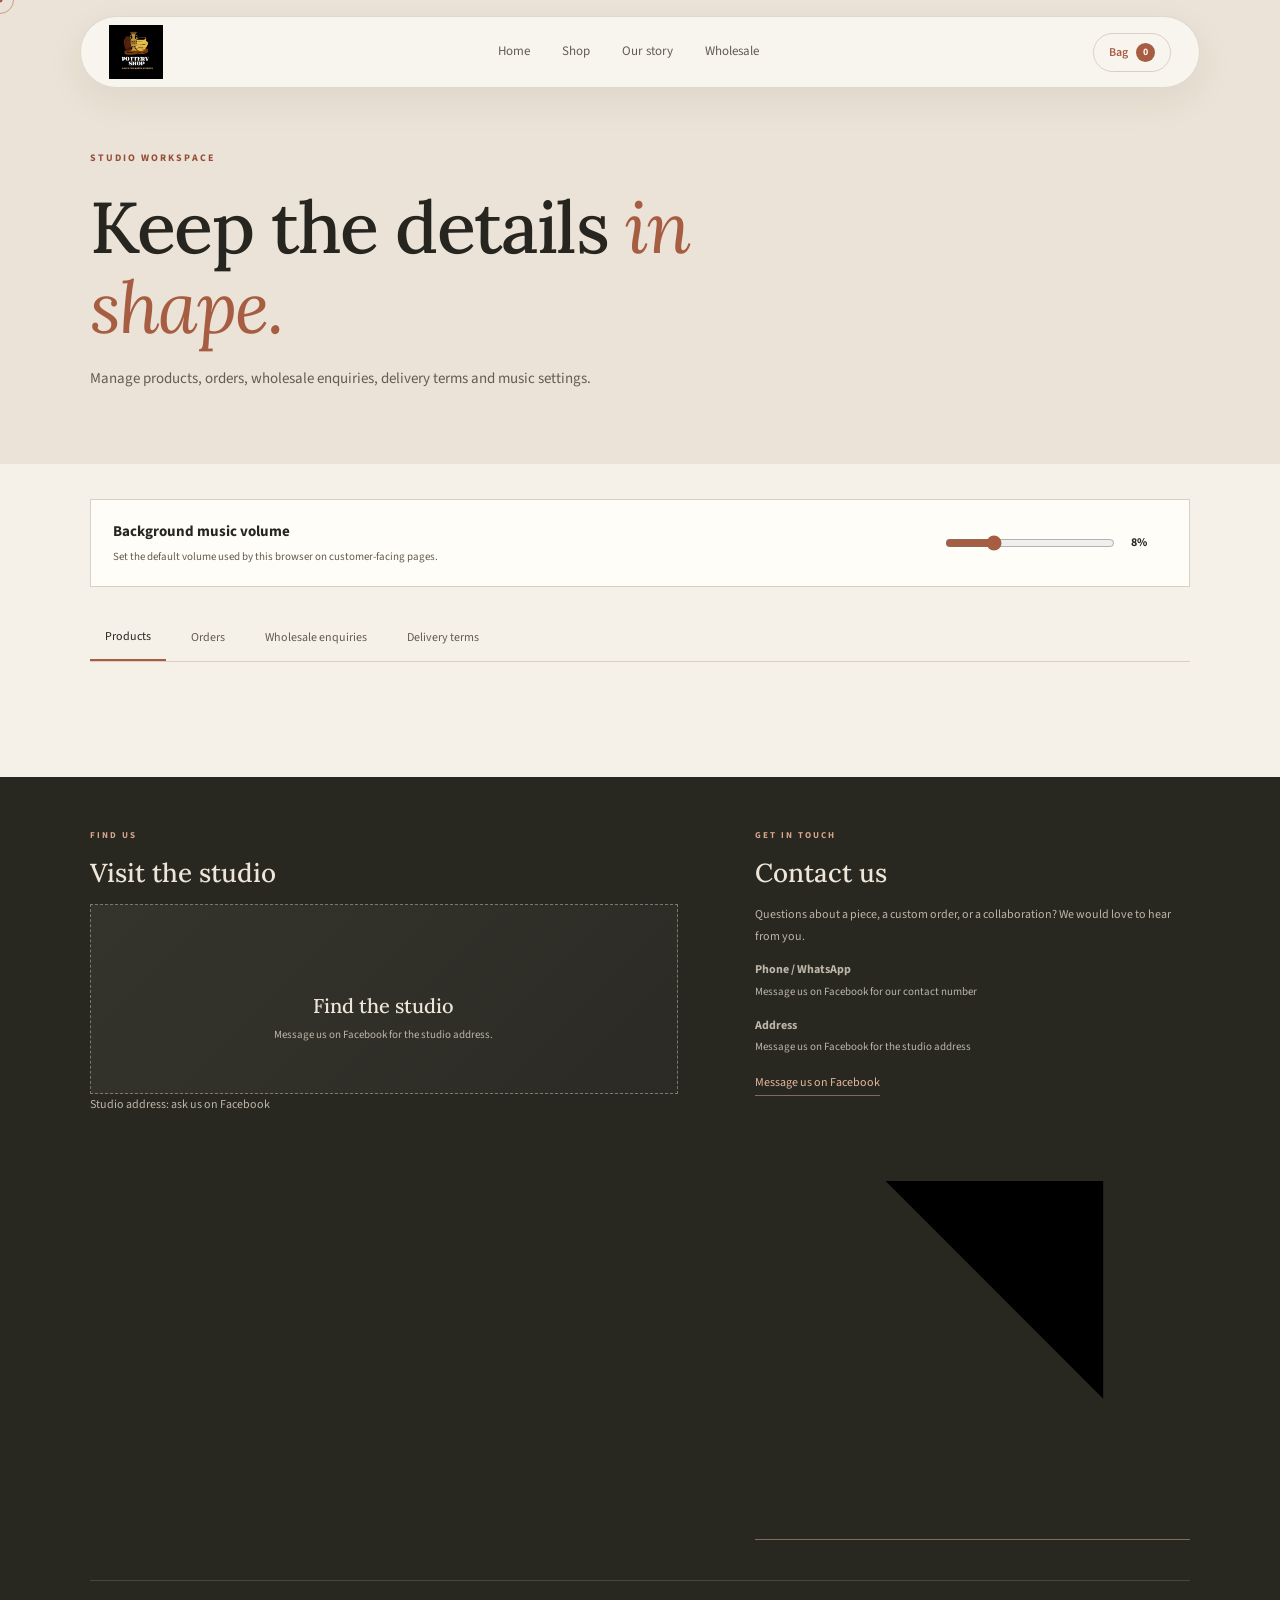
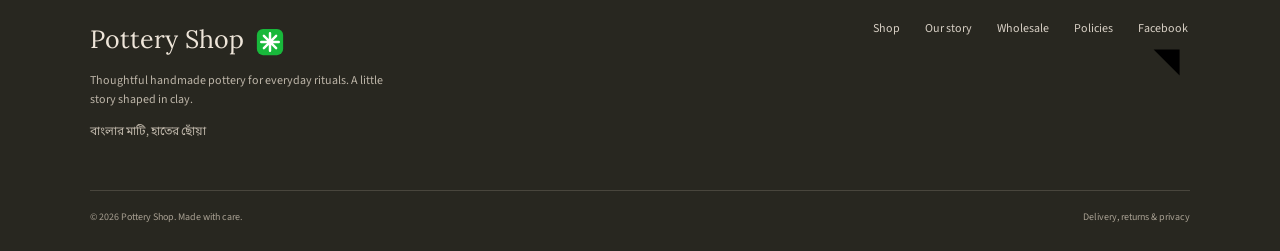
==== commit 25ed5702: "Replace decorative text icons and clean customer-facing copy" ====
--- a/admin.html
+++ b/admin.html
@@ -1,5 +1,5 @@
 <!doctype html>
 <html lang="en"><head><meta charset="utf-8"><meta name="viewport" content="width=device-width,initial-scale=1"><meta name="theme-color" content="#f5f0e8"><meta name="robots" content="noindex,nofollow"><title>Studio Workspace — Pottery Shop</title><link rel="preconnect" href="https://fonts.googleapis.com"><link rel="preconnect" href="https://fonts.gstatic.com" crossorigin><link href="https://fonts.googleapis.com/css2?family=Lora:wght@400;500;600;700&family=Source+Sans+3:wght@400;500;600;700&family=Noto+Sans+Bengali:wght@400;500;600;700&display=swap" rel="stylesheet"><link rel="stylesheet" href="styles.css"></head>
-<body data-page="admin"><div id="site-header"></div><main><section class="page-hero admin-hero"><span class="eyebrow">STUDIO WORKSPACE</span><h1>Keep the details <em>in shape.</em></h1><p>Manage products, mark best sellers, set offer prices, adjust music and review local order requests.</p></section>
-<section class="section admin-section"><div class="demo-warning"><strong>Local preview workspace — not production admin</strong><p>There is no login, shared database or server-side access control in this static version. Changes stay in this browser only and will not update other visitors’ devices. Do not store real customer data here. Before launch, connect a secure backend and authenticated admin account.</p></div>
-<div class="admin-settings"><div><strong>Background music volume</strong><p>Set the default volume used by this browser on customer-facing pages.</p></div><label class="volume-control"><input id="admin-music-volume" type="range" min="0" max="30" step="1" value="8"><output id="admin-music-volume-value">8%</output></label></div><div class="admin-tabs"><button class="admin-tab active" data-admin-tab="products" type="button">Products</button><button class="admin-tab" data-admin-tab="orders" type="button">Orders</button><button class="admin-tab" data-admin-tab="enquiries" type="button">Wholesale enquiries</button></div><div id="admin-content"></div></section></main><div id="site-footer"></div><div id="ui-root"></div><script src="app.js" defer></script><script src="site-enhancements.js" defer></script></body></html>+<body data-page="admin"><div id="site-header"></div><main><section class="page-hero admin-hero"><span class="eyebrow">STUDIO WORKSPACE</span><h1>Keep the details <em>in shape.</em></h1><p>Manage products, orders, wholesale enquiries, delivery terms and music settings.</p></section>
+<section class="section admin-section">
+<div class="admin-settings"><div><strong>Background music volume</strong><p>Set the default volume used by this browser on customer-facing pages.</p></div><label class="volume-control"><input id="admin-music-volume" type="range" min="0" max="30" step="1" value="8"><output id="admin-music-volume-value">8%</output></label></div><div class="admin-tabs"><button class="admin-tab active" data-admin-tab="products" type="button">Products</button><button class="admin-tab" data-admin-tab="orders" type="button">Orders</button><button class="admin-tab" data-admin-tab="enquiries" type="button">Wholesale enquiries</button><button class="admin-tab" data-admin-tab="terms" type="button">Delivery terms</button></div><div id="admin-content"></div></section></main><div id="site-footer"></div><div id="ui-root"></div><script src="app.js" defer></script><script src="site-enhancements.js" defer></script></body></html>
--- a/styles.css
+++ b/styles.css
@@ -1738,3 +1738,23 @@
   .featured-carousel-track { overflow: visible; }
 }
 .admin-order-lines { margin: 6px 0; padding-left: 18px; font-size: 12px; color: var(--muted); }
+
+
+/* Consistent vector marks instead of emoji-font symbols. */
+.asterisk-mark { display:inline-block; width:24px; height:24px; vertical-align:middle; color:currentColor; }
+.asterisk-mark path { fill:none; stroke:currentColor; stroke-width:3; stroke-linecap:round; }
+.brand-mark { display:inline-block; width:28px; height:28px; vertical-align:middle; }
+.footer-brand-mark { display:inline-flex; vertical-align:middle; margin-left:5px; }
+.site-modal-backdrop { position:fixed; inset:0; z-index:12000; display:grid; place-items:center; padding:18px; background:rgba(31,27,23,.58); }
+.site-modal { position:relative; width:min(560px,100%); max-height:min(88vh,900px); overflow:auto; padding:34px; background:var(--paper,var(--white)); border:1px solid var(--line); box-shadow:0 24px 90px #21170f40; }
+.site-modal h2 { margin:10px 42px 14px 0; font-family:var(--serif); font-size:clamp(26px,5vw,38px); line-height:1.12; }
+.site-modal p { color:var(--muted); line-height:1.65; }
+.site-modal-close { position:absolute; top:12px; right:12px; width:38px; height:38px; border:1px solid var(--line); background:transparent; font-size:25px; line-height:1; }
+.site-modal-done { margin-left:8px; }
+.admin-product-modal { width:min(760px,100%); }
+.admin-product-modal #edit-slot .admin-edit { margin:0; padding:0; border:0; background:transparent; }
+.admin-product-modal #product-edit h3 { display:none; }
+.admin-order-heading { display:flex; align-items:center; justify-content:space-between; gap:14px; }
+.danger-btn { color:#8c3528 !important; border-color:#c58a7b !important; }
+.featured-empty { flex:0 0 auto; padding:30px 24px; color:var(--muted); white-space:nowrap; }
+@media(max-width:650px) { .site-modal { padding:26px 20px; } }
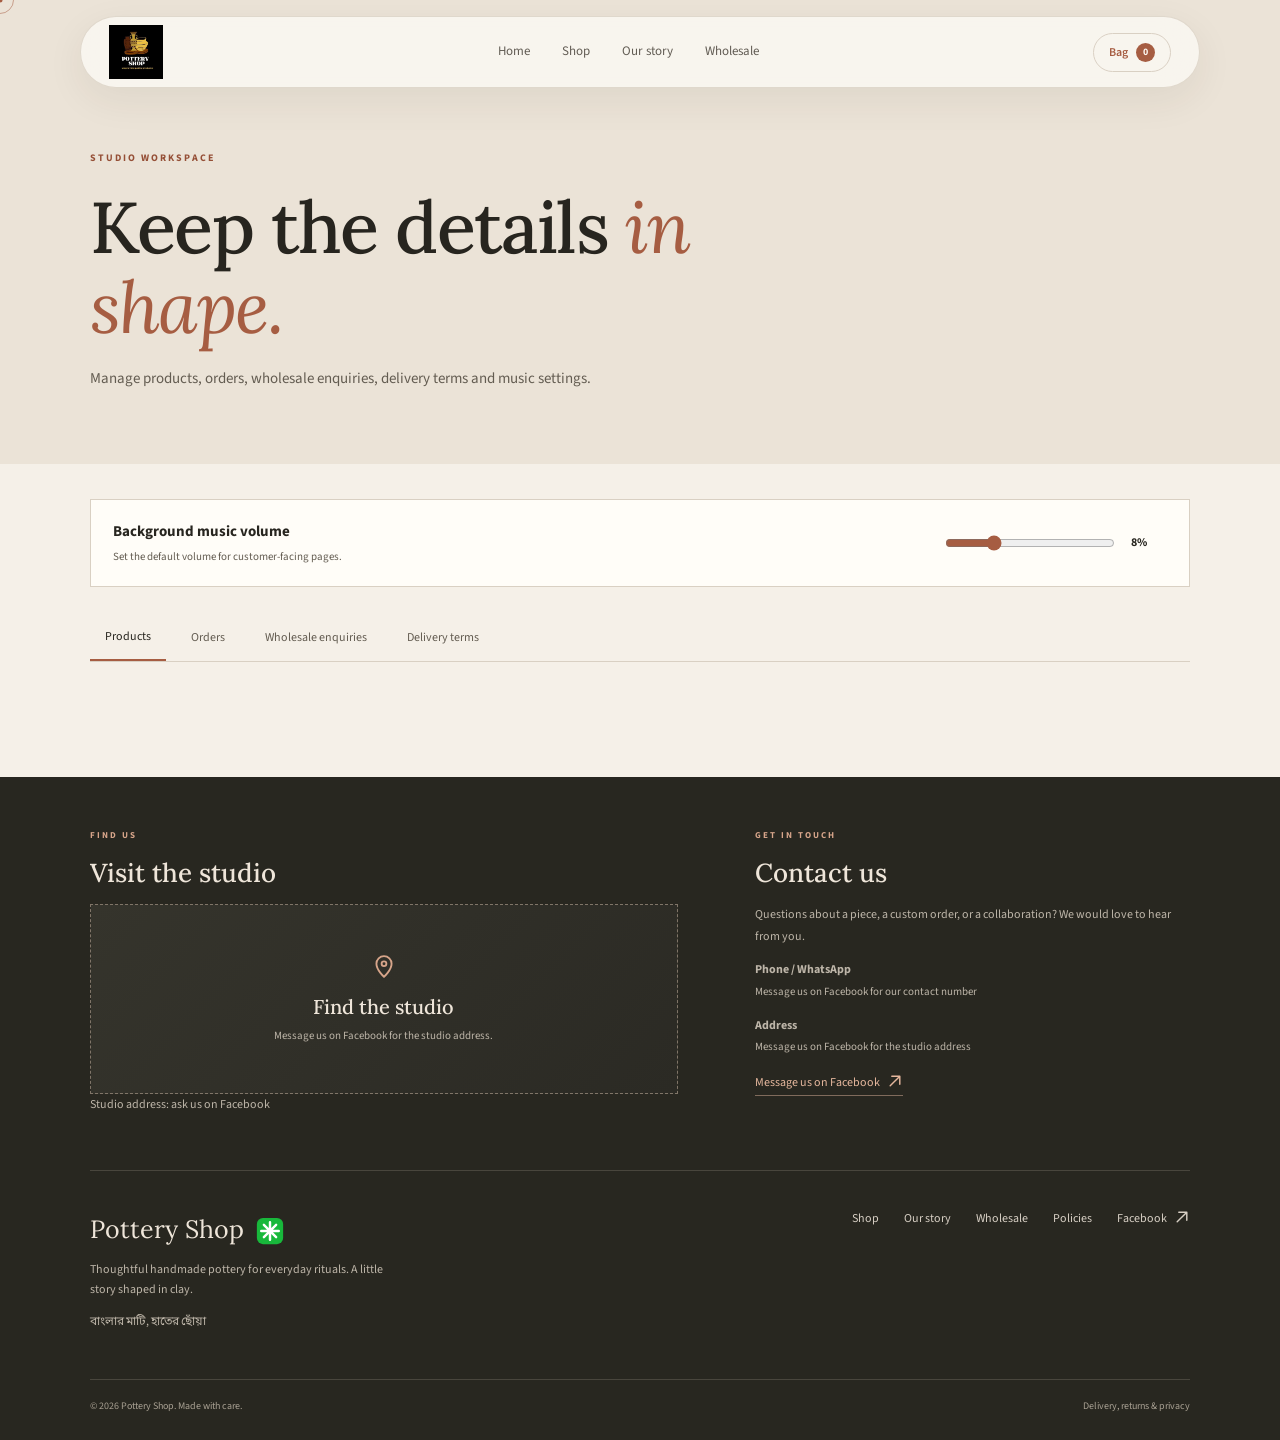
==== commit 8ab0556d: "Polish studio music settings guidance" ====
--- a/admin.html
+++ b/admin.html
@@ -2,4 +2,4 @@
 <html lang="en"><head><meta charset="utf-8"><meta name="viewport" content="width=device-width,initial-scale=1"><meta name="theme-color" content="#f5f0e8"><meta name="robots" content="noindex,nofollow"><title>Studio Workspace — Pottery Shop</title><link rel="preconnect" href="https://fonts.googleapis.com"><link rel="preconnect" href="https://fonts.gstatic.com" crossorigin><link href="https://fonts.googleapis.com/css2?family=Lora:wght@400;500;600;700&family=Source+Sans+3:wght@400;500;600;700&family=Noto+Sans+Bengali:wght@400;500;600;700&display=swap" rel="stylesheet"><link rel="stylesheet" href="styles.css"></head>
 <body data-page="admin"><div id="site-header"></div><main><section class="page-hero admin-hero"><span class="eyebrow">STUDIO WORKSPACE</span><h1>Keep the details <em>in shape.</em></h1><p>Manage products, orders, wholesale enquiries, delivery terms and music settings.</p></section>
 <section class="section admin-section">
-<div class="admin-settings"><div><strong>Background music volume</strong><p>Set the default volume used by this browser on customer-facing pages.</p></div><label class="volume-control"><input id="admin-music-volume" type="range" min="0" max="30" step="1" value="8"><output id="admin-music-volume-value">8%</output></label></div><div class="admin-tabs"><button class="admin-tab active" data-admin-tab="products" type="button">Products</button><button class="admin-tab" data-admin-tab="orders" type="button">Orders</button><button class="admin-tab" data-admin-tab="enquiries" type="button">Wholesale enquiries</button><button class="admin-tab" data-admin-tab="terms" type="button">Delivery terms</button></div><div id="admin-content"></div></section></main><div id="site-footer"></div><div id="ui-root"></div><script src="app.js" defer></script><script src="site-enhancements.js" defer></script></body></html>+<div class="admin-settings"><div><strong>Background music volume</strong><p>Set the default volume for customer-facing pages.</p></div><label class="volume-control"><input id="admin-music-volume" type="range" min="0" max="30" step="1" value="8"><output id="admin-music-volume-value">8%</output></label></div><div class="admin-tabs"><button class="admin-tab active" data-admin-tab="products" type="button">Products</button><button class="admin-tab" data-admin-tab="orders" type="button">Orders</button><button class="admin-tab" data-admin-tab="enquiries" type="button">Wholesale enquiries</button><button class="admin-tab" data-admin-tab="terms" type="button">Delivery terms</button></div><div id="admin-content"></div></section></main><div id="site-footer"></div><div id="ui-root"></div><script src="app.js" defer></script><script src="site-enhancements.js" defer></script></body></html>
--- a/styles.css
+++ b/styles.css
@@ -1758,3 +1758,45 @@
 .danger-btn { color:#8c3528 !important; border-color:#c58a7b !important; }
 .featured-empty { flex:0 0 auto; padding:30px 24px; color:var(--muted); white-space:nowrap; }
 @media(max-width:650px) { .site-modal { padding:26px 20px; } }
+
+
+/* Accessible SVG controls and reliable touch scrolling. */
+.inline-icon { display:inline-block; width:16px; height:16px; margin-left:5px; vertical-align:-3px; fill:none; stroke:currentColor; stroke-width:1.8; stroke-linecap:round; stroke-linejoin:round; }
+.menu-icon { display:block; width:24px; height:24px; fill:none; stroke:currentColor; stroke-width:2; stroke-linecap:round; }
+.search-icon { display:block; width:20px; height:20px; fill:none; stroke:currentColor; stroke-width:1.8; stroke-linecap:round; }
+.map-placeholder-pin svg { width:26px; height:26px; fill:none; stroke:currentColor; stroke-width:1.7; }
+.play-icon svg { display:block; width:28px; height:28px; fill:currentColor; }
+.delivery-terms-accept { display:grid; gap:10px; margin:18px 0; padding:16px; background:var(--paper2); }
+.delivery-terms-accept > a { color:var(--clay); text-decoration:underline; font-weight:700; }
+.delivery-terms-accept .check-line { display:flex; align-items:flex-start; gap:10px; font-size:12px; }
+.delivery-terms-accept input { margin-top:4px; accent-color:var(--clay); }
+.delivery-terms-modal h3 { margin:20px 0 4px; font-family:var(--serif); font-size:18px; }
+.delivery-terms-modal p { white-space:pre-wrap; }
+.orders-table-wrap { width:100%; overflow-x:auto; -webkit-overflow-scrolling:touch; border:1px solid var(--line); background:var(--white); }
+.orders-table { width:100%; min-width:1450px; border-collapse:collapse; font-size:12px; }
+.orders-table th,.orders-table td { padding:12px 11px; border-bottom:1px solid var(--line); text-align:left; vertical-align:top; max-width:230px; overflow-wrap:anywhere; }
+.orders-table th { position:sticky; top:0; z-index:1; background:#eee5d9; color:var(--ink); font-size:10px; letter-spacing:.6px; text-transform:uppercase; white-space:nowrap; }
+.orders-table tr:last-child td { border-bottom:0; }
+.order-type { display:inline-block; padding:5px 8px; border-radius:99px; font-size:10px; font-weight:700; white-space:nowrap; }
+.order-type.wholesale,.order-row.wholesale td { background:#f5e3d8; }
+.order-type.wholesale { color:#8b422a; }
+.order-type.bulk,.order-row.bulk td { background:#e2edf1; }
+.order-type.bulk { color:#28576b; }
+.order-type.normal { background:#e8eadf; color:#4d5c35; }
+.policy-admin-form { max-width:820px; }
+.policy-admin-form > p { color:var(--muted); }
+.policy-admin-form label { display:block; margin:18px 0; }
+.policy-admin-form textarea { width:100%; display:block; margin-top:7px; padding:12px; border:1px solid var(--line); background:var(--white); resize:vertical; }
+.site-modal-backdrop { overflow-y:auto; -webkit-overflow-scrolling:touch; }
+.site-modal { margin:auto; }
+html { height:auto; min-height:100%; overflow-x:hidden; overflow-y:auto !important; -webkit-overflow-scrolling:touch; }
+body { min-height:100%; height:auto; overflow-x:hidden; overflow-y:auto !important; touch-action:pan-y; }
+main { min-height:1px; touch-action:pan-y; }
+@media(max-width:650px) {
+  html,body { overflow-y:auto !important; }
+  body { position:static !important; }
+  main,.section,.page-hero { touch-action:pan-y; }
+  .orders-table-wrap { max-width:calc(100vw - 36px); }
+  .site-modal-backdrop { align-items:start; }
+  .site-modal { margin:24px auto; max-height:none; }
+}
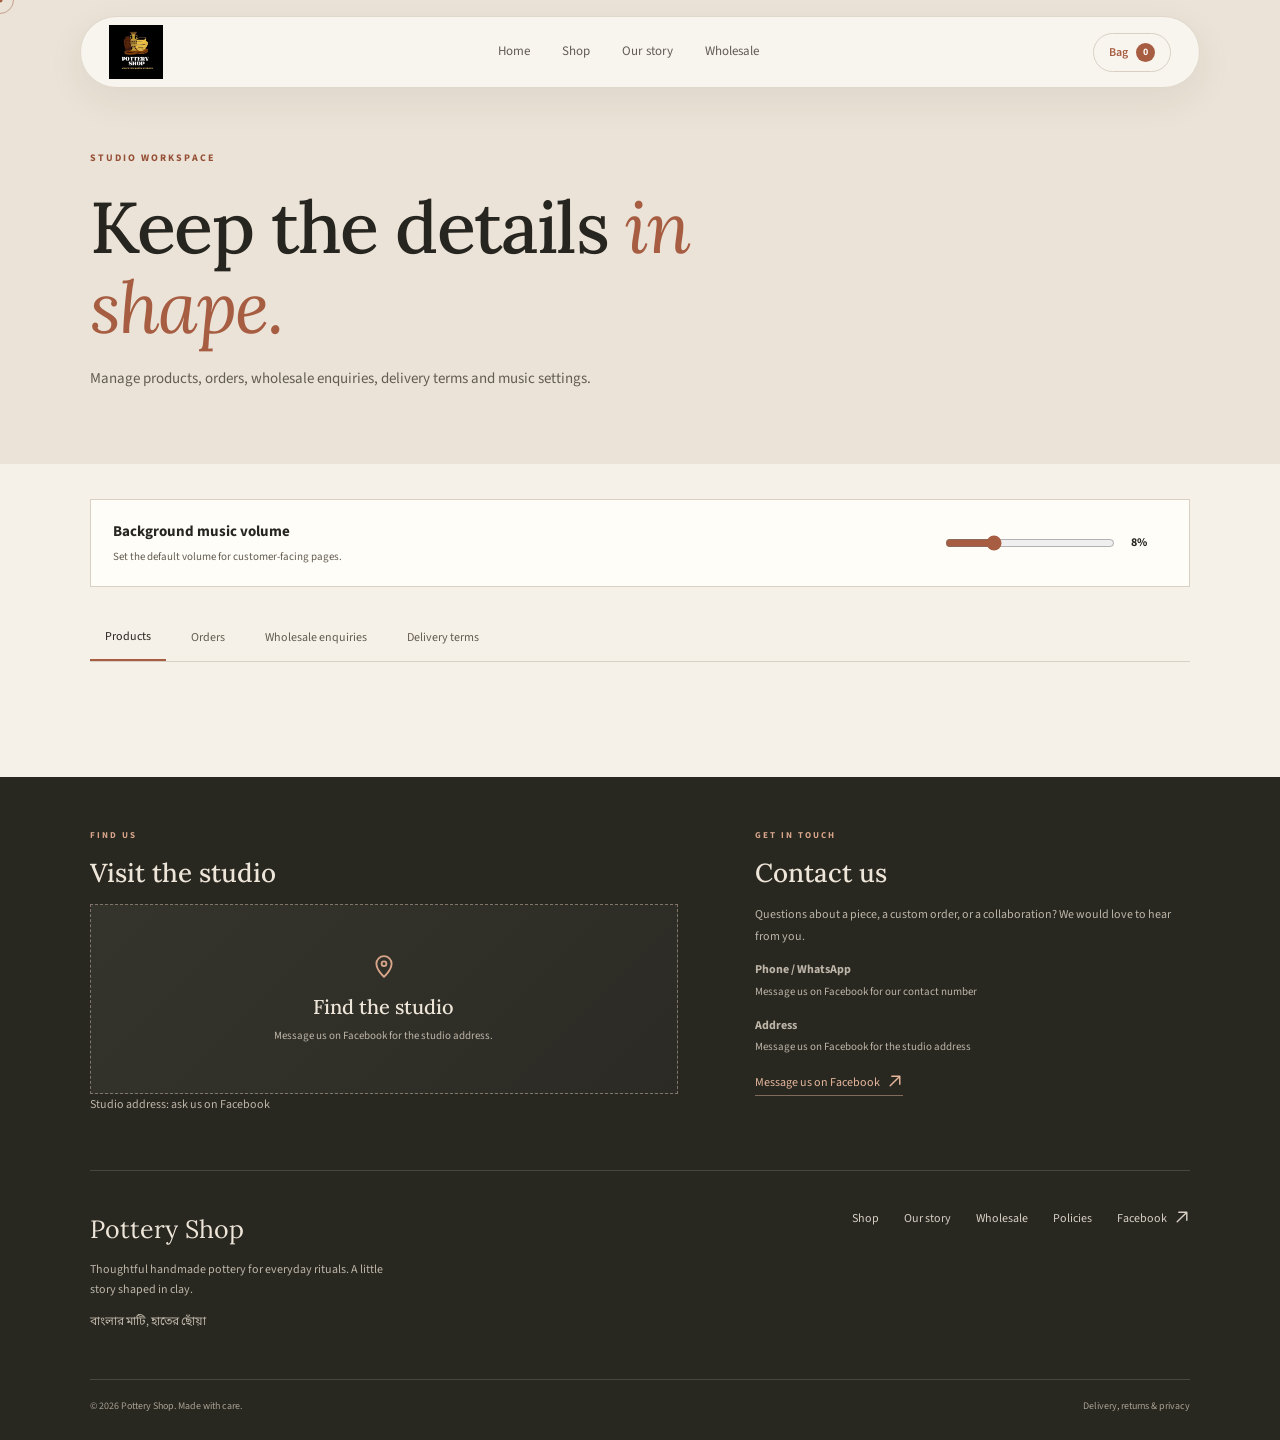
==== commit f6e4bb57: "Refresh page asset versions after icon and admin fixes" ====
--- a/admin.html
+++ b/admin.html
@@ -1,5 +1,5 @@
 <!doctype html>
-<html lang="en"><head><meta charset="utf-8"><meta name="viewport" content="width=device-width,initial-scale=1"><meta name="theme-color" content="#f5f0e8"><meta name="robots" content="noindex,nofollow"><title>Studio Workspace — Pottery Shop</title><link rel="preconnect" href="https://fonts.googleapis.com"><link rel="preconnect" href="https://fonts.gstatic.com" crossorigin><link href="https://fonts.googleapis.com/css2?family=Lora:wght@400;500;600;700&family=Source+Sans+3:wght@400;500;600;700&family=Noto+Sans+Bengali:wght@400;500;600;700&display=swap" rel="stylesheet"><link rel="stylesheet" href="styles.css"></head>
+<html lang="en"><head><meta charset="utf-8"><meta name="viewport" content="width=device-width,initial-scale=1"><meta name="theme-color" content="#f5f0e8"><meta name="robots" content="noindex,nofollow"><title>Studio Workspace — Pottery Shop</title><link rel="preconnect" href="https://fonts.googleapis.com"><link rel="preconnect" href="https://fonts.gstatic.com" crossorigin><link href="https://fonts.googleapis.com/css2?family=Lora:wght@400;500;600;700&family=Source+Sans+3:wght@400;500;600;700&family=Noto+Sans+Bengali:wght@400;500;600;700&display=swap" rel="stylesheet"><link rel="stylesheet" href="styles.css?v=20261118"></head>
 <body data-page="admin"><div id="site-header"></div><main><section class="page-hero admin-hero"><span class="eyebrow">STUDIO WORKSPACE</span><h1>Keep the details <em>in shape.</em></h1><p>Manage products, orders, wholesale enquiries, delivery terms and music settings.</p></section>
 <section class="section admin-section">
-<div class="admin-settings"><div><strong>Background music volume</strong><p>Set the default volume for customer-facing pages.</p></div><label class="volume-control"><input id="admin-music-volume" type="range" min="0" max="30" step="1" value="8"><output id="admin-music-volume-value">8%</output></label></div><div class="admin-tabs"><button class="admin-tab active" data-admin-tab="products" type="button">Products</button><button class="admin-tab" data-admin-tab="orders" type="button">Orders</button><button class="admin-tab" data-admin-tab="enquiries" type="button">Wholesale enquiries</button><button class="admin-tab" data-admin-tab="terms" type="button">Delivery terms</button></div><div id="admin-content"></div></section></main><div id="site-footer"></div><div id="ui-root"></div><script src="app.js" defer></script><script src="site-enhancements.js" defer></script></body></html>+<div class="admin-settings"><div><strong>Background music volume</strong><p>Set the default volume for customer-facing pages.</p></div><label class="volume-control"><input id="admin-music-volume" type="range" min="0" max="30" step="1" value="8"><output id="admin-music-volume-value">8%</output></label></div><div class="admin-tabs"><button class="admin-tab active" data-admin-tab="products" type="button">Products</button><button class="admin-tab" data-admin-tab="orders" type="button">Orders</button><button class="admin-tab" data-admin-tab="enquiries" type="button">Wholesale enquiries</button><button class="admin-tab" data-admin-tab="terms" type="button">Delivery terms</button></div><div id="admin-content"></div></section></main><div id="site-footer"></div><div id="ui-root"></div><script src="app.js?v=20261118" defer></script><script src="site-enhancements.js?v=20261118" defer></script></body></html>
--- a/styles.css
+++ b/styles.css
@@ -1790,12 +1790,13 @@
 .site-modal-backdrop { overflow-y:auto; -webkit-overflow-scrolling:touch; }
 .site-modal { margin:auto; }
 html { height:auto; min-height:100%; overflow-x:hidden; overflow-y:auto !important; -webkit-overflow-scrolling:touch; }
-body { min-height:100%; height:auto; overflow-x:hidden; overflow-y:auto !important; touch-action:pan-y; }
-main { min-height:1px; touch-action:pan-y; }
+body { min-height:100%; height:auto; overflow-x:hidden; overflow-y:auto !important; touch-action:auto; }
+main { min-height:1px; touch-action:auto; }
 @media(max-width:650px) {
   html,body { overflow-y:auto !important; }
   body { position:static !important; }
-  main,.section,.page-hero { touch-action:pan-y; }
+  main,.section,.page-hero { touch-action:auto; }
+  .orders-table-wrap { touch-action:pan-x pan-y; }
   .orders-table-wrap { max-width:calc(100vw - 36px); }
   .site-modal-backdrop { align-items:start; }
   .site-modal { margin:24px auto; max-height:none; }
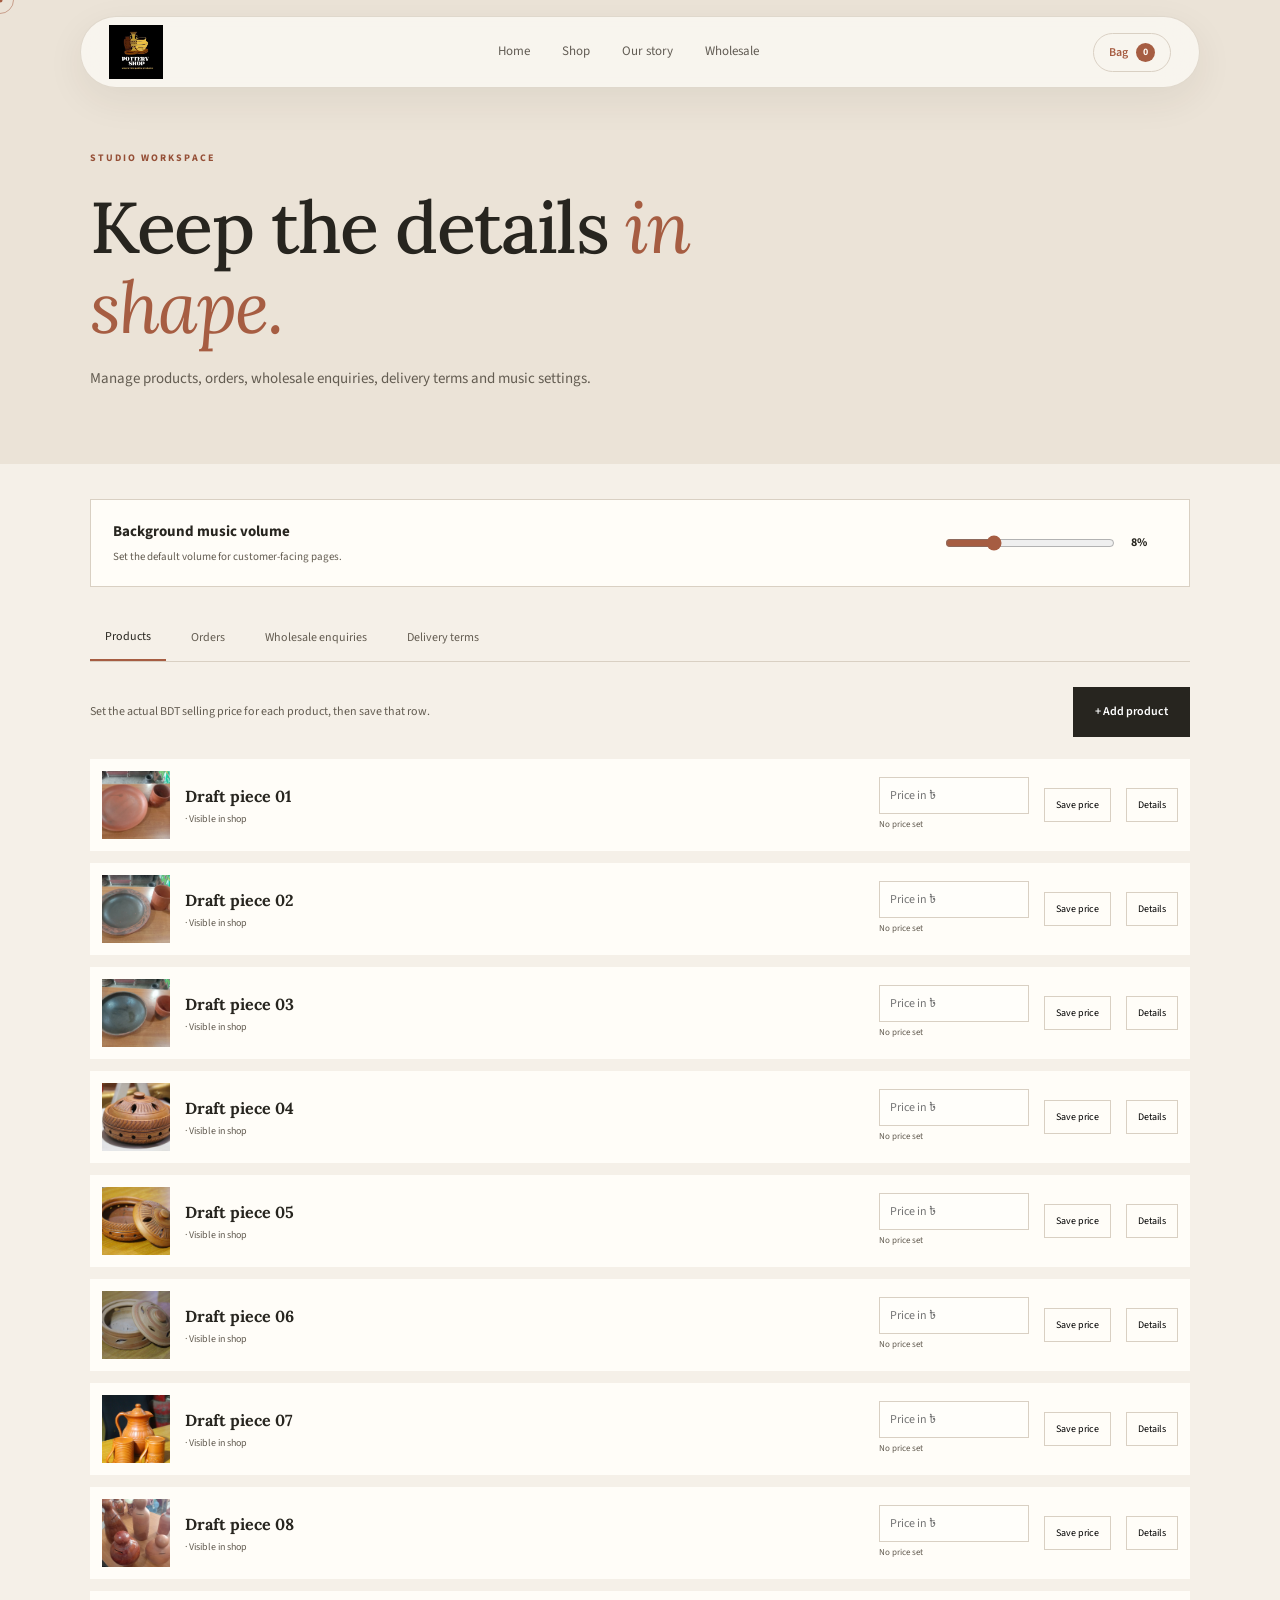
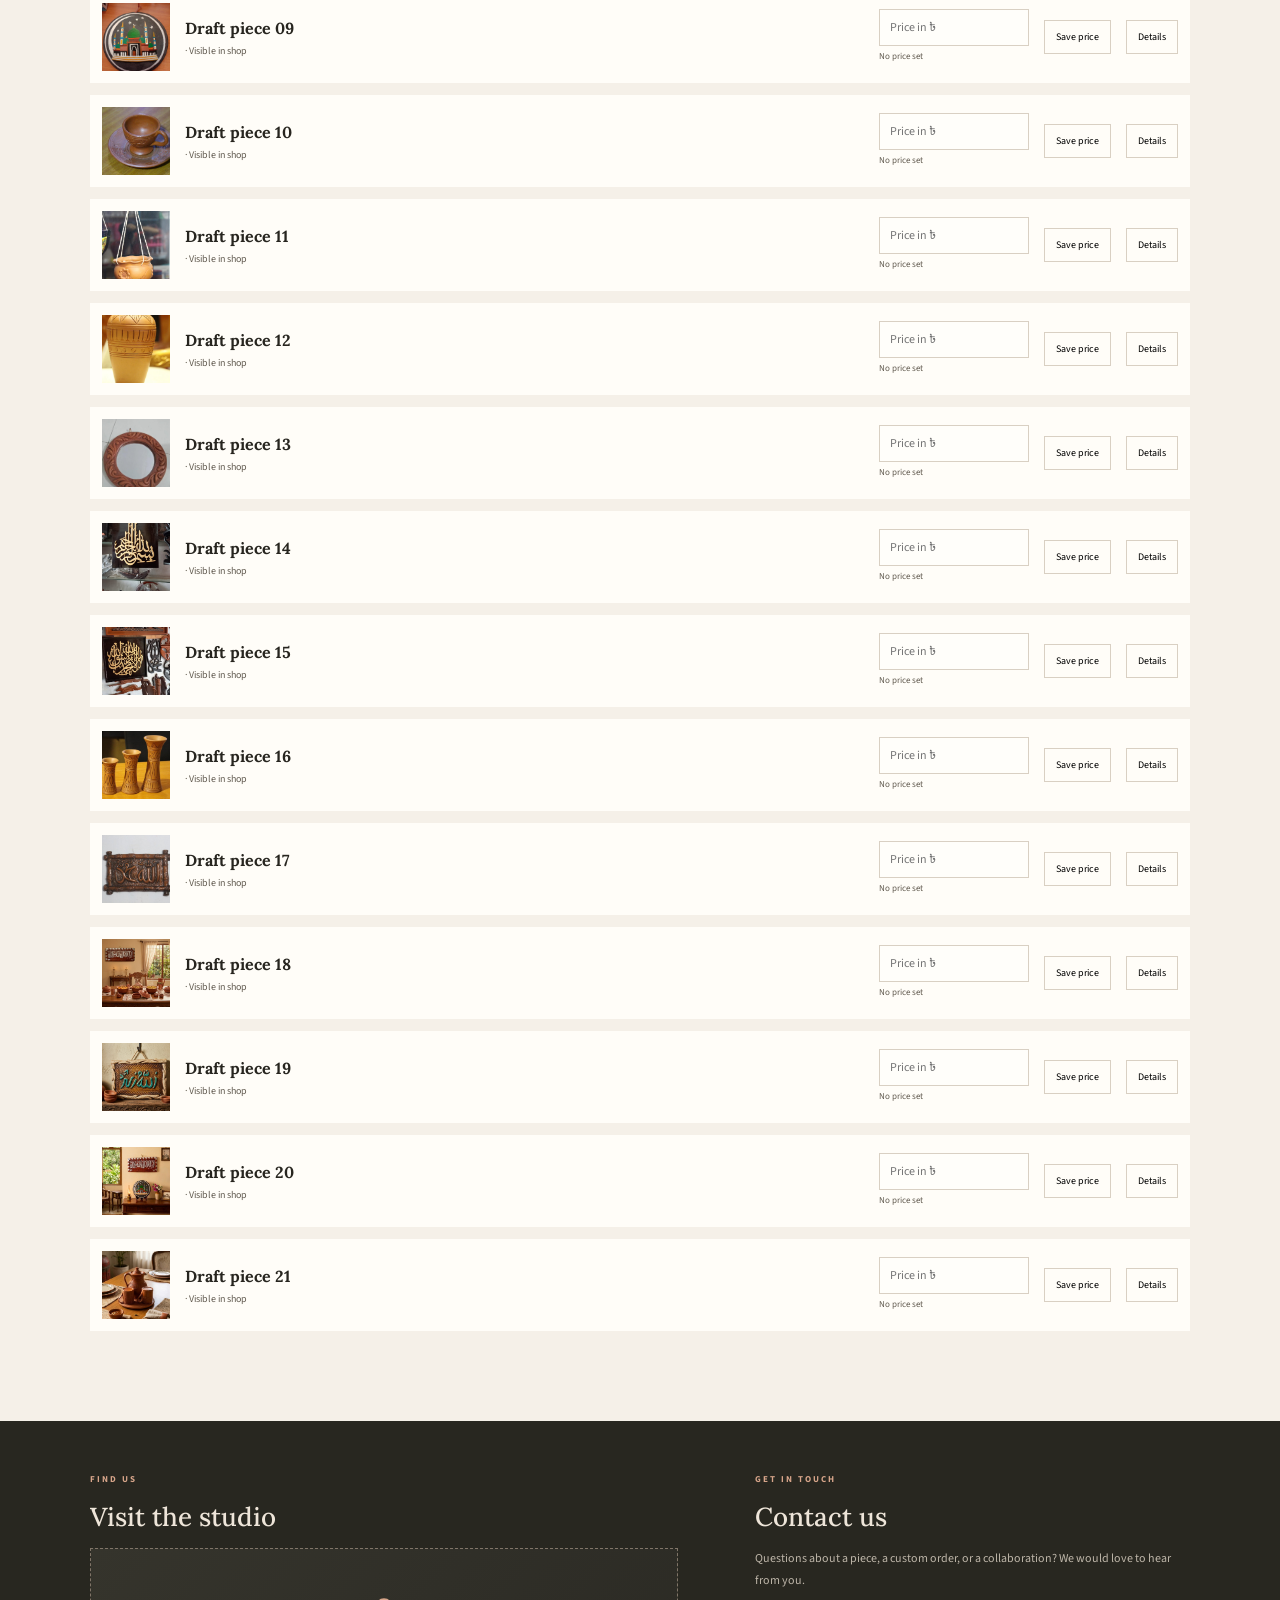
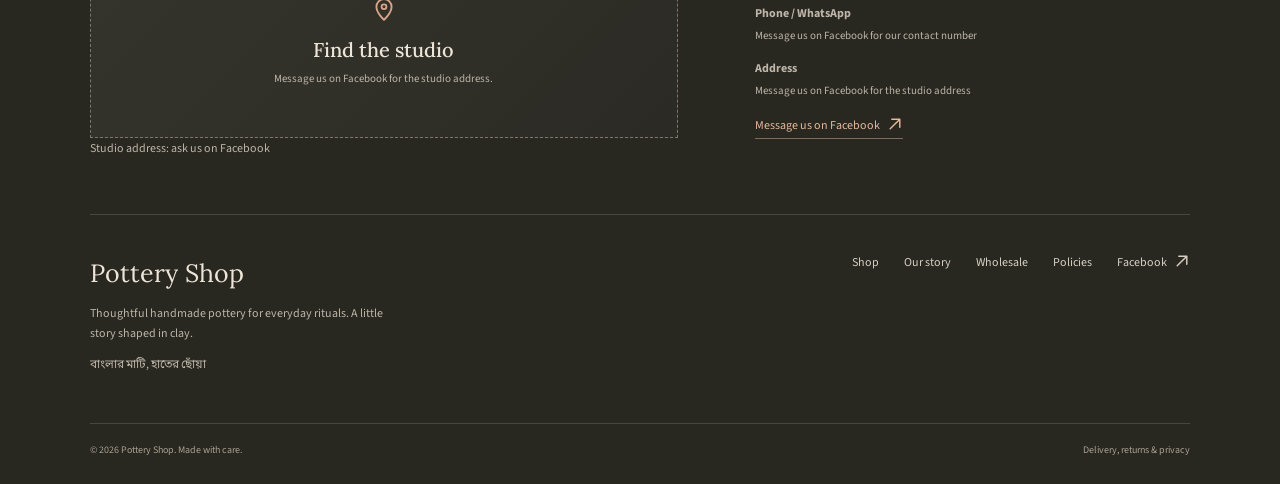
==== commit 89b93aea: "Refresh app script cache after admin tab fix" ====
--- a/admin.html
+++ b/admin.html
@@ -1,5 +1,5 @@
 <!doctype html>
-<html lang="en"><head><meta charset="utf-8"><meta name="viewport" content="width=device-width,initial-scale=1"><meta name="theme-color" content="#f5f0e8"><meta name="robots" content="noindex,nofollow"><title>Studio Workspace — Pottery Shop</title><link rel="preconnect" href="https://fonts.googleapis.com"><link rel="preconnect" href="https://fonts.gstatic.com" crossorigin><link href="https://fonts.googleapis.com/css2?family=Lora:wght@400;500;600;700&family=Source+Sans+3:wght@400;500;600;700&family=Noto+Sans+Bengali:wght@400;500;600;700&display=swap" rel="stylesheet"><link rel="stylesheet" href="styles.css?v=20261118"></head>
+<html lang="en"><head><meta charset="utf-8"><meta name="viewport" content="width=device-width,initial-scale=1"><meta name="theme-color" content="#f5f0e8"><meta name="robots" content="noindex,nofollow"><title>Studio Workspace — Pottery Shop</title><link rel="preconnect" href="https://fonts.googleapis.com"><link rel="preconnect" href="https://fonts.gstatic.com" crossorigin><link href="https://fonts.googleapis.com/css2?family=Lora:wght@400;500;600;700&family=Source+Sans+3:wght@400;500;600;700&family=Noto+Sans+Bengali:wght@400;500;600;700&display=swap" rel="stylesheet"><link rel="stylesheet" href="styles.css?v=20261118-fix3"></head>
 <body data-page="admin"><div id="site-header"></div><main><section class="page-hero admin-hero"><span class="eyebrow">STUDIO WORKSPACE</span><h1>Keep the details <em>in shape.</em></h1><p>Manage products, orders, wholesale enquiries, delivery terms and music settings.</p></section>
 <section class="section admin-section">
-<div class="admin-settings"><div><strong>Background music volume</strong><p>Set the default volume for customer-facing pages.</p></div><label class="volume-control"><input id="admin-music-volume" type="range" min="0" max="30" step="1" value="8"><output id="admin-music-volume-value">8%</output></label></div><div class="admin-tabs"><button class="admin-tab active" data-admin-tab="products" type="button">Products</button><button class="admin-tab" data-admin-tab="orders" type="button">Orders</button><button class="admin-tab" data-admin-tab="enquiries" type="button">Wholesale enquiries</button><button class="admin-tab" data-admin-tab="terms" type="button">Delivery terms</button></div><div id="admin-content"></div></section></main><div id="site-footer"></div><div id="ui-root"></div><script src="app.js?v=20261118" defer></script><script src="site-enhancements.js?v=20261118" defer></script></body></html>+<div class="admin-settings"><div><strong>Background music volume</strong><p>Set the default volume for customer-facing pages.</p></div><label class="volume-control"><input id="admin-music-volume" type="range" min="0" max="30" step="1" value="8"><output id="admin-music-volume-value">8%</output></label></div><div class="admin-tabs"><button class="admin-tab active" data-admin-tab="products" type="button">Products</button><button class="admin-tab" data-admin-tab="orders" type="button">Orders</button><button class="admin-tab" data-admin-tab="enquiries" type="button">Wholesale enquiries</button><button class="admin-tab" data-admin-tab="terms" type="button">Delivery terms</button></div><div id="admin-content"></div></section></main><div id="site-footer"></div><div id="ui-root"></div><script src="app.js?v=20261118-fix3" defer></script><script src="site-enhancements.js?v=20261118-fix3" defer></script></body></html>
